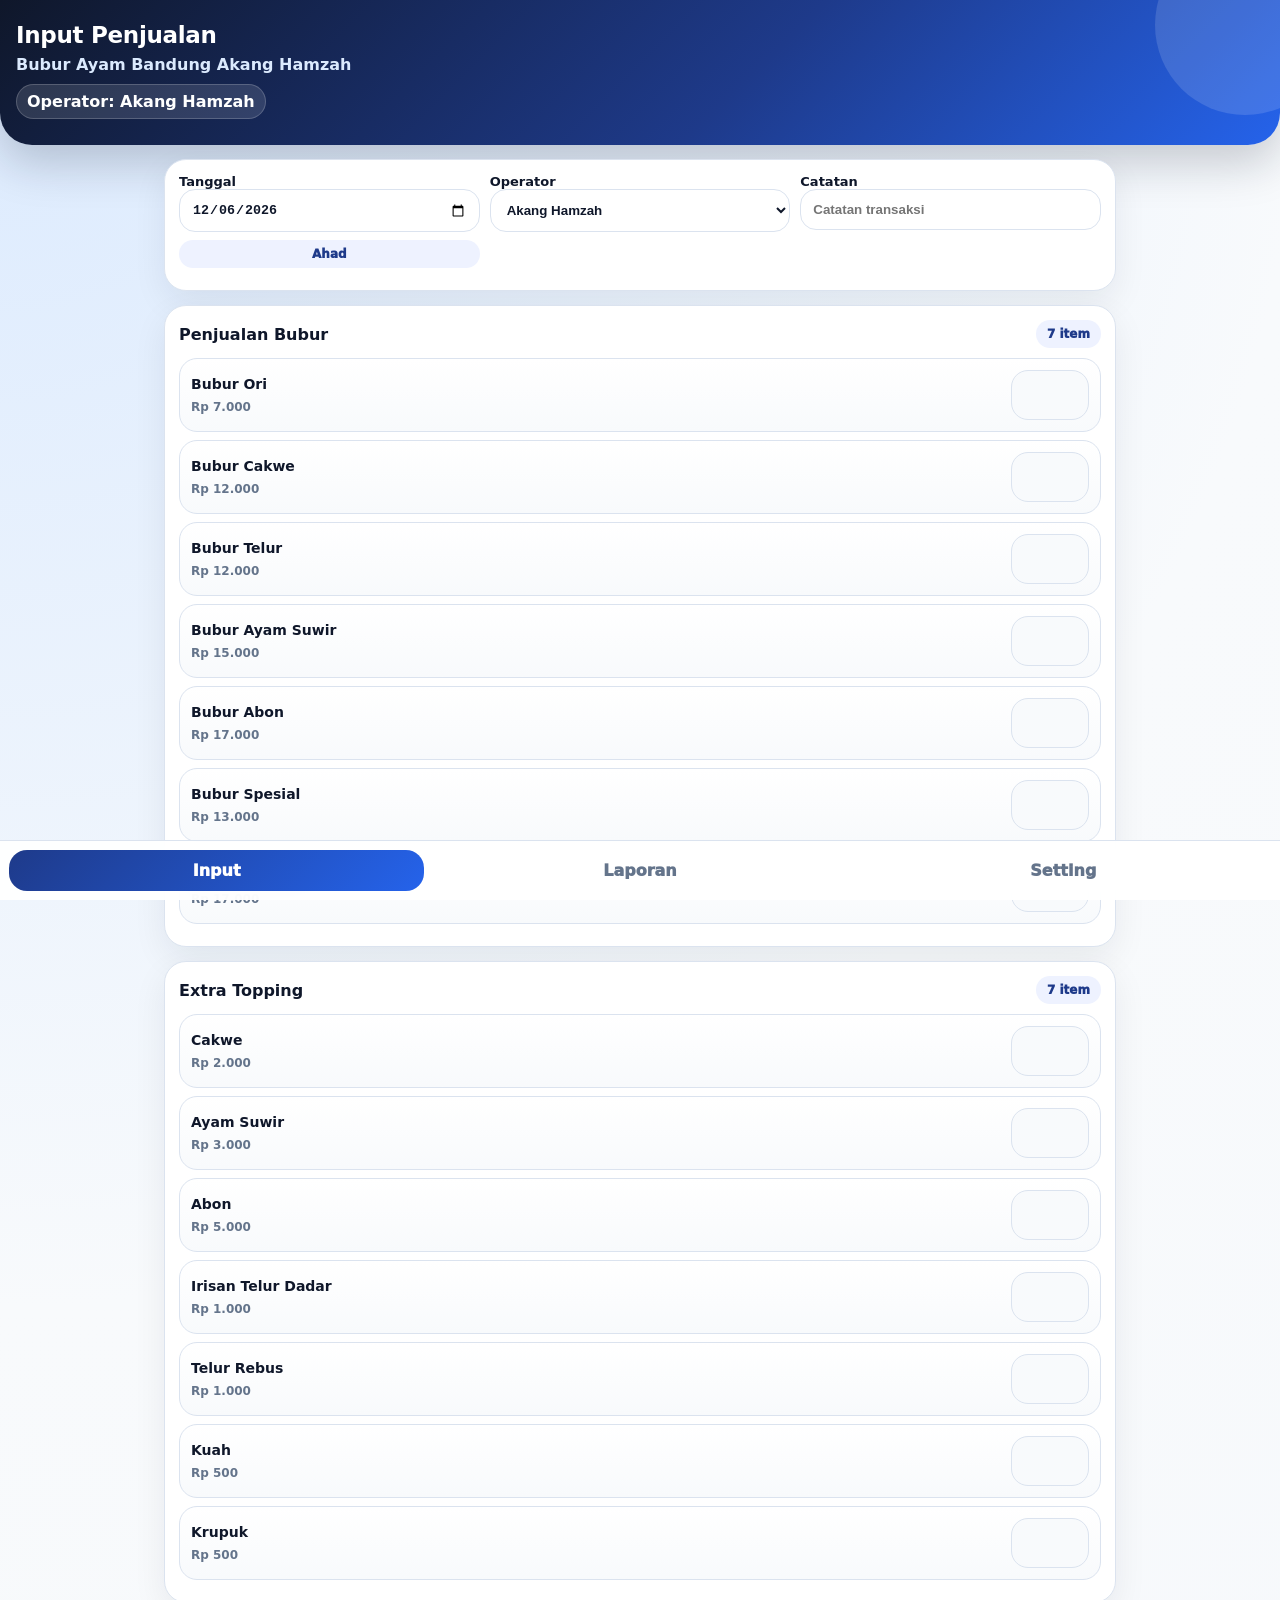
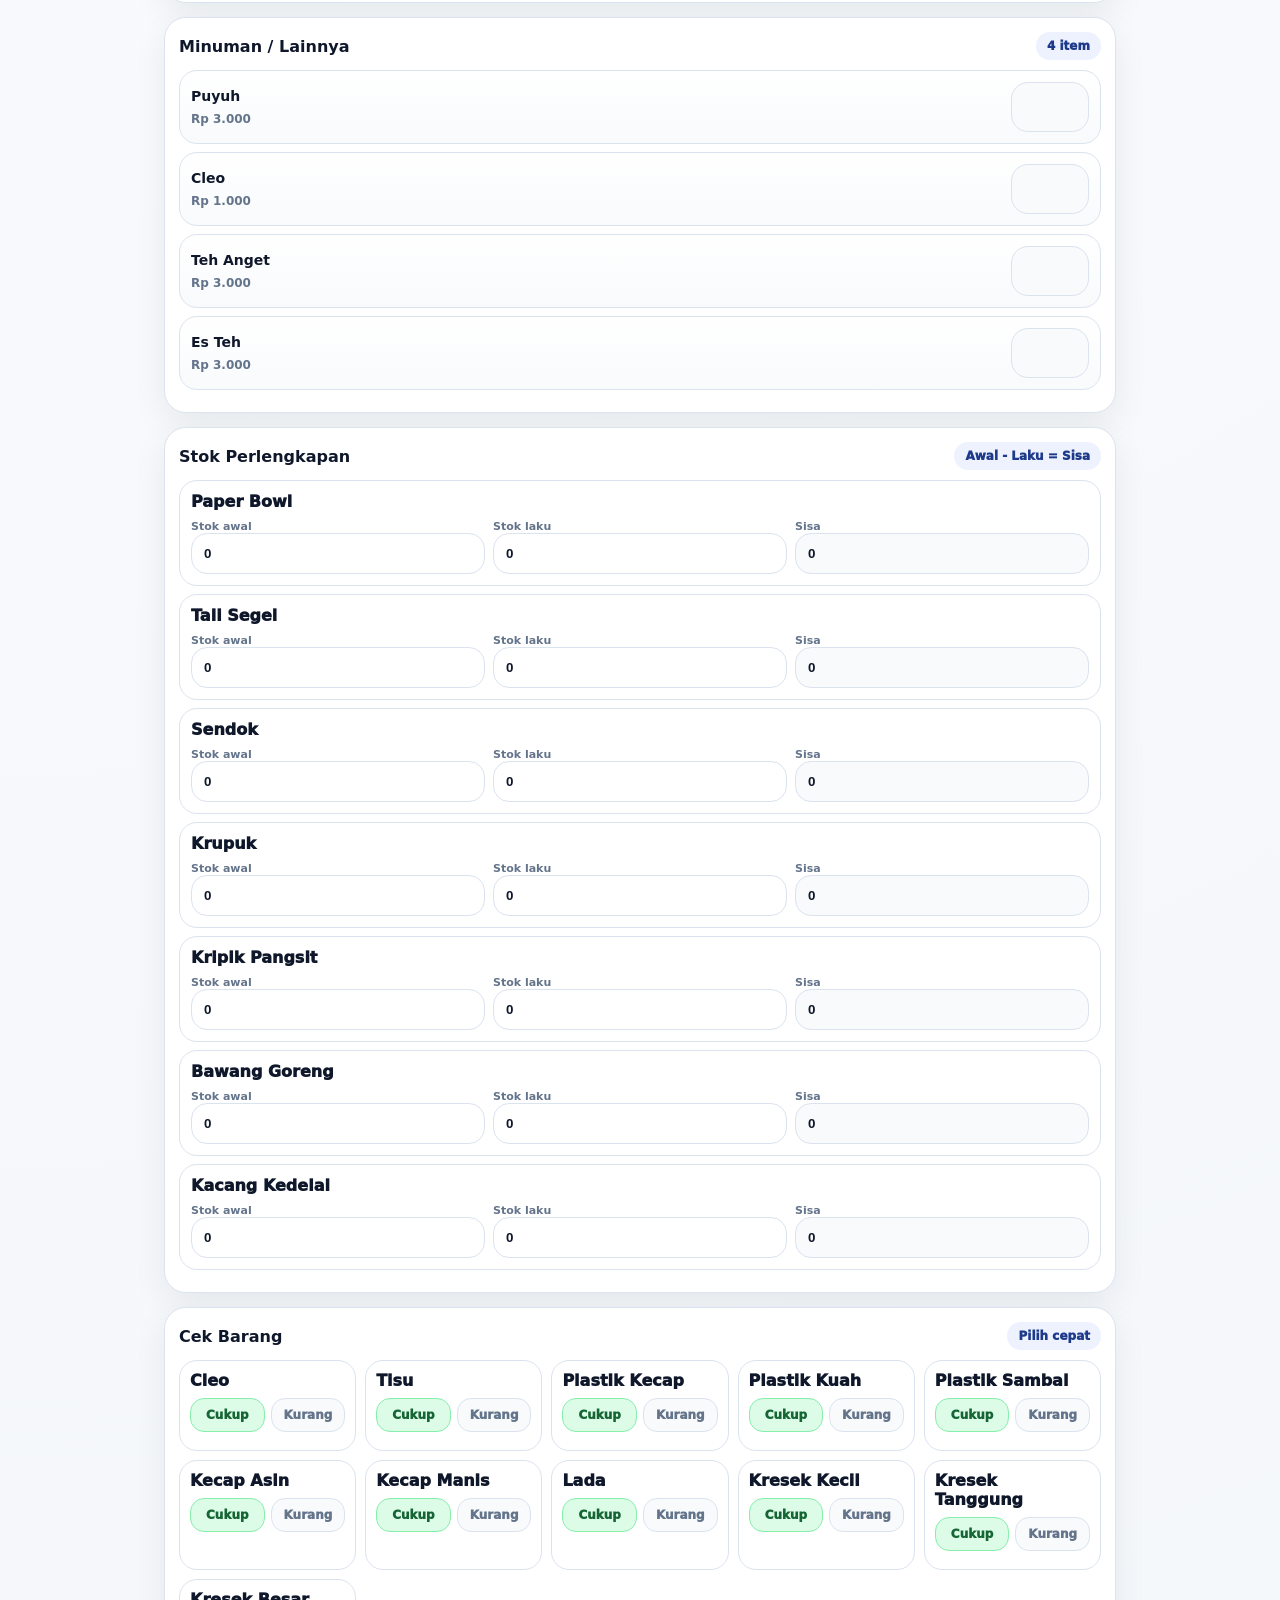
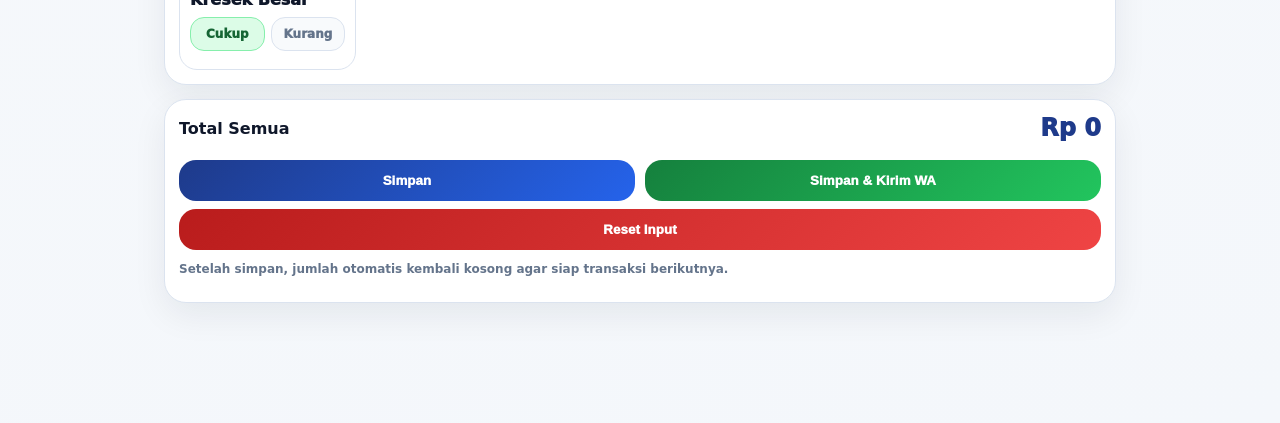
==== index.html @ 46fec8bd "Update index.html" ====
<!doctype html>
<html lang="id">
<head>
<meta charset="utf-8">
<meta name="viewport" content="width=device-width,initial-scale=1,viewport-fit=cover">
<title>Input Penjualan</title>
<style>
:root{
  --bg:#f4f7fb;--card:#ffffff;--text:#0f172a;--muted:#64748b;
  --primary:#1e3a8a;--accent:#2563eb;--line:#dbe3ef;
  --success:#15803d;--danger:#b91c1c;--soft:#eef2ff;
}
*{box-sizing:border-box}
html{scroll-behavior:smooth}
body{
  margin:0;font-family:Inter,system-ui,-apple-system,Segoe UI,Arial,sans-serif;
  background:
    radial-gradient(circle at top left,#dbeafe 0,#f8fafc 34%,var(--bg) 100%);
  color:var(--text);padding-bottom:92px;
}
header{
  position:relative;overflow:hidden;
  background:linear-gradient(135deg,var(--text),var(--primary) 58%,var(--accent));
  color:white;padding:22px 16px 26px;border-radius:0 0 32px 32px;
  box-shadow:0 18px 45px #0f172a35;
}
header:before{
  content:"";position:absolute;right:-55px;top:-65px;width:180px;height:180px;
  background:#ffffff22;border-radius:999px;
}
h1{margin:0;font-size:23px;letter-spacing:-.3px}
header p{margin:7px 0 0;color:#dbeafe;font-weight:700}
.wrap{max-width:980px;margin:auto;padding:14px}
.card{
  background:color-mix(in srgb,var(--card) 93%,white);
  border:1px solid var(--line);border-radius:22px;padding:14px;margin-bottom:14px;
  box-shadow:0 12px 34px #0f172a12;backdrop-filter:blur(10px);
}
.grid{display:grid;grid-template-columns:repeat(auto-fit,minmax(145px,1fr));gap:10px}
.grid2{display:grid;grid-template-columns:1fr 1fr;gap:10px}
.row{display:flex;gap:10px}.row>*{flex:1}
label{display:block;font-weight:900;font-size:13px;margin-bottom:8px}
input,select,textarea{
  width:100%;border:1px solid var(--line);border-radius:16px;padding:12px;
  background:#fff;color:var(--text);outline:none;font-weight:800;
}
input:focus,select:focus,textarea:focus{
  border-color:#93c5fd;box-shadow:0 0 0 4px #dbeafe;
}
button{
  border:0;border-radius:17px;padding:13px 14px;font-weight:1000;cursor:pointer;
  width:100%;margin-top:8px;letter-spacing:.1px;
}
.primary{background:linear-gradient(135deg,var(--primary),var(--accent));color:white}
.green{background:linear-gradient(135deg,var(--success),#22c55e);color:white}
.red{background:linear-gradient(135deg,var(--danger),#ef4444);color:white}
.nav{
  position:fixed;left:0;right:0;bottom:0;background:#fffffff0;backdrop-filter:blur(16px);
  border-top:1px solid var(--line);display:grid;grid-template-columns:repeat(3,1fr);
  gap:8px;padding:9px max(9px,env(safe-area-inset-left)) calc(9px + env(safe-area-inset-bottom));
  z-index:10;
}
.nav a{
  border-radius:18px;padding:11px 6px;text-align:center;text-decoration:none;
  font-weight:1000;color:var(--muted);
}
.nav a.on{background:linear-gradient(135deg,var(--primary),var(--accent));color:white}
.section-title{display:flex;align-items:center;justify-content:space-between;gap:10px;margin-bottom:10px}
.section-title b{font-size:16px}
.pill{
  background:var(--soft);color:var(--primary);padding:7px 11px;border-radius:999px;
  font-weight:1000;font-size:12px;white-space:nowrap;
}
.money{font-size:24px;font-weight:1000;color:var(--primary)}
.small{font-size:12px;color:var(--muted);font-weight:750}
.item-card{
  display:grid;grid-template-columns:1fr 78px;gap:10px;align-items:center;
  border:1px solid var(--line);border-radius:18px;padding:11px;margin:8px 0;
  background:linear-gradient(180deg,#fff,#f8fafc);
}
.item-card b{display:block;margin-bottom:4px;font-size:14px}
.price{font-size:12px;color:var(--muted);font-weight:900}
.qty{
  height:50px;font-size:21px;font-weight:1000;text-align:center;
  border-radius:17px;background:#f8fafc;
}
.qty.is-zero{color:transparent}
.qty.is-zero:focus{color:var(--text)}
.stok-card{
  border:1px solid var(--line);border-radius:18px;padding:11px;margin:8px 0;background:#fff;
}
.stok-name{font-weight:1000;margin-bottom:9px}
.stok-grid{display:grid;grid-template-columns:1fr 1fr 1fr;gap:8px}
.stok-grid label{margin:0;font-size:11px;color:var(--muted)}
.stok-sisa{background:#f8fafc}
.check-grid{display:grid;grid-template-columns:repeat(auto-fit,minmax(155px,1fr));gap:9px;margin-top:10px}
.check-card{
  border:1px solid var(--line);border-radius:18px;padding:10px;background:#fff;
}
.check-name{font-weight:1000;margin-bottom:8px}
.seg{display:grid;grid-template-columns:1fr 1fr;gap:6px}
.seg input{display:none}
.seg span{
  display:block;text-align:center;border:1px solid var(--line);border-radius:14px;
  padding:9px 6px;font-size:12px;font-weight:1000;color:var(--muted);background:#f8fafc;
}
.seg input:checked+span.cukup{background:#dcfce7;color:#166534;border-color:#86efac}
.seg input:checked+span.kurang{background:#fee2e2;color:#991b1b;border-color:#fca5a5}
.operator-badge{
  display:inline-flex;align-items:center;gap:6px;background:#ffffff20;border:1px solid #ffffff30;
  padding:7px 10px;border-radius:999px;margin-top:10px;font-weight:900;color:#fff;
}
@media(max-width:560px){
  .wrap{padding:10px}.card{padding:12px;border-radius:20px}
  .grid2{grid-template-columns:1fr}
  .item-card{grid-template-columns:1fr 68px;padding:10px}
  .qty{height:46px;font-size:20px;padding:8px}
  .stok-grid{grid-template-columns:1fr 1fr 1fr}
}
</style>
</head>
<body>
<header>
  <h1>Input Penjualan</h1>
  <p data-brand></p>
  <div class="operator-badge" id="operatorBadge">Operator: -</div>
</header>

<main class="wrap">
  <section class="card">
    <div class="grid">
      <label>Tanggal
        <input type="date" id="tanggal" onchange="updateHari()">
        <div class="pill" id="hariBox" style="margin-top:8px;text-align:center">-</div>
      </label>
      <label>Operator
        <select id="operator" onchange="setOperatorBadge()"></select>
      </label>
      <label>Catatan
        <input id="catatan" placeholder="Catatan transaksi">
      </label>
    </div>
  </section>

  <div id="area"></div>

  <section class="card">
    <div class="section-title">
      <b>Total Semua</b>
      <div class="money" id="grand">Rp 0</div>
    </div>
    <div class="row">
      <button class="primary" onclick="simpan()">Simpan</button>
      <button class="green" onclick="kirimWA()">Simpan & Kirim WA</button>
    </div>
    <button class="red" onclick="resetForm()">Reset Input</button>
    <p class="small">Setelah simpan, jumlah otomatis kembali kosong agar siap transaksi berikutnya.</p>
  </section>
</main>

<div id="navbox"></div>

<script>
const DEFAULT_ITEMS={
  produk:[{nama:'Bubur Ori',harga:7000},{nama:'Bubur Cakwe',harga:12000},{nama:'Bubur Telur',harga:12000},{nama:'Bubur Ayam Suwir',harga:15000},{nama:'Bubur Abon',harga:17000},{nama:'Bubur Spesial',harga:13000},{nama:'Bubur Istimewa',harga:17000}],
  extra:[{nama:'Cakwe',harga:2000},{nama:'Ayam Suwir',harga:3000},{nama:'Abon',harga:5000},{nama:'Irisan Telur Dadar',harga:1000},{nama:'Telur Rebus',harga:1000},{nama:'Kuah',harga:500},{nama:'Krupuk',harga:500}],
  minuman:[{nama:'Puyuh',harga:3000},{nama:'Cleo',harga:1000},{nama:'Teh Anget',harga:3000},{nama:'Es Teh',harga:3000}],
  stok:['Paper Bowl','Tali Segel','Sendok','Krupuk','Kripik Pangsit','Bawang Goreng','Kacang Kedelai'],
  kurang:['Cleo','Tisu','Plastik Kecap','Plastik Kuah','Plastik Sambal','Kecap Asin','Kecap Manis','Lada','Kresek Kecil','Kresek Tanggung','Kresek Besar'],
  labels:{produk:'Penjualan Bubur',extra:'Extra Topping',minuman:'Minuman / Lainnya',stok:'Stok Perlengkapan',kurang:'Cek Barang'}
};
const DEFAULT_THEME={brand:'Bubur Ayam Bandung Akang Hamzah',bg:'#f4f7fb',card:'#ffffff',text:'#0f172a',primary:'#1e3a8a',accent:'#2563eb',success:'#15803d',danger:'#b91c1c'};
const DEFAULT_OPERATORS=['Akang Hamzah','Operator 1','Operator 2'];

function today(){return new Date(Date.now()-new Date().getTimezoneOffset()*60000).toISOString().slice(0,10)}

function namaHari(tgl){
  const hari=['Ahad','Senin','Selasa','Rabu','Kamis',"Jum'at",'Sabtu'];
  return hari[new Date(tgl).getDay()]||'';
}

function rp(n){return 'Rp '+Number(n||0).toLocaleString('id-ID')}
function clone(o){return JSON.parse(JSON.stringify(o))}
function safeJSON(key,def){try{return JSON.parse(localStorage.getItem(key)||'null')||def}catch(e){return def}}

function getItems(){
  let x=safeJSON('app_items',null);
  if(!x){x=clone(DEFAULT_ITEMS);localStorage.setItem('app_items',JSON.stringify(x))}
  if(!x.labels)x.labels=clone(DEFAULT_ITEMS.labels);
  ['produk','extra','minuman','stok','kurang'].forEach(k=>{if(!x[k])x[k]=clone(DEFAULT_ITEMS[k])});
  return x;
}
function setItems(x){localStorage.setItem('app_items',JSON.stringify(x))}
function getTheme(){return Object.assign({},DEFAULT_THEME,safeJSON('app_theme',{}))}
function setTheme(t){localStorage.setItem('app_theme',JSON.stringify(t))}
function getOperators(){
  let ops=safeJSON('app_operators',null);
  if(!Array.isArray(ops)||!ops.length){
    ops=clone(DEFAULT_OPERATORS);
    localStorage.setItem('app_operators',JSON.stringify(ops));
  }
  return ops;
}
function applyTheme(){
  const t=getTheme();
  ['bg','card','text','primary','accent','success','danger'].forEach(k=>document.documentElement.style.setProperty('--'+k,t[k]));
  let b=document.querySelector('[data-brand]');
  if(b)b.textContent=t.brand||DEFAULT_THEME.brand;
}
function nav(active){
  return `<nav class="nav"><a class="${active==='input'?'on':''}" href="index.html">Input</a><a class="${active==='laporan'?'on':''}" href="laporan.html">Laporan</a><a class="${active==='setting'?'on':''}" href="setting.html">Setting</a></nav>`;
}

let items=getItems();
tanggal.value=today();
navbox.innerHTML=nav('input');
applyTheme();
renderOperator();
updateHari();

function label(k,fallback){return (items.labels&&items.labels[k])||fallback}
function renderOperator(){
  const ops=getOperators();
  operator.innerHTML=ops.map(n=>`<option value="${esc(n)}">${esc(n)}</option>`).join('');
  operator.value=localStorage.getItem('last_operator')||ops[0]||'';
  setOperatorBadge();
}
function updateHari(){
  hariBox.textContent=namaHari(tanggal.value);
}
function setOperatorBadge(){
  localStorage.setItem('last_operator',operator.value||'');
  operatorBadge.textContent='Operator: '+(operator.value||'-');
}
function esc(s){return String(s??'').replace(/[&<>"']/g,m=>({'&':'&amp;','<':'&lt;','>':'&gt;','"':'&quot;',"'":'&#039;'}[m]))}

function qtyInput(id){
  return `<input class="qty is-zero" type="number" inputmode="numeric" min="0" value="0" id="${id}"
    onfocus="clearZero(this)" onblur="restoreZero(this)" oninput="markZero(this);hitung()">`;
}
function clearZero(el){if(el.value==='0')el.value='';markZero(el)}
function restoreZero(el){if(el.value===''||Number(el.value)<0)el.value='0';markZero(el);hitung()}
function markZero(el){el.classList.toggle('is-zero',Number(el.value||0)===0)}

function render(){
  let html='';
  [
    ['produk',label('produk','Penjualan Bubur')],
    ['extra',label('extra','Extra Topping')],
    ['minuman',label('minuman','Minuman / Lainnya')]
  ].forEach(([key,title])=>{
    html+=`<section class="card"><div class="section-title"><b>${esc(title)}</b><span class="pill">${items[key].length} item</span></div>`;
    items[key].forEach((it,i)=>{
      html+=`<div class="item-card">
        <div><b>${esc(it.nama)}</b><span class="price">${rp(it.harga)}</span></div>
        ${qtyInput(`${key}_${i}`)}
      </div>`;
    });
    html+='</section>';
  });

  html+=`<section class="card">
    <div class="section-title"><b>${esc(label('stok','Stok Perlengkapan'))}</b><span class="pill">Awal - Laku = Sisa</span></div>
    ${items.stok.map((n,i)=>`<div class="stok-card">
      <div class="stok-name">${esc(n)}</div>
      <div class="stok-grid">
        <label>Stok awal<input type="number" inputmode="numeric" min="0" value="0" id="stok_awal_${i}" onfocus="clearZero(this)" onblur="restoreZero(this)" oninput="markZero(this);hitungStok(${i})" class="is-zero"></label>
        <label>Stok laku<input type="number" inputmode="numeric" min="0" value="0" id="stok_laku_${i}" onfocus="clearZero(this)" onblur="restoreZero(this)" oninput="markZero(this);hitungStok(${i})" class="is-zero"></label>
        <label>Sisa<input class="stok-sisa" type="number" id="stok_sisa_${i}" value="0" readonly></label>
      </div>
    </div>`).join('')}
  </section>`;

  html+=`<section class="card">
    <div class="section-title"><b>${esc(label('kurang','Cek Barang'))}</b><span class="pill">Pilih cepat</span></div>
    <div class="check-grid">
    ${items.kurang.map((n,i)=>`<div class="check-card">
      <div class="check-name">${esc(n)}</div>
      <div class="seg">
        <label><input type="radio" name="cek_${i}" value="cukup" checked><span class="cukup">Cukup</span></label>
        <label><input type="radio" name="cek_${i}" value="kurang"><span class="kurang">Kurang</span></label>
      </div>
    </div>`).join('')}
    </div>
  </section>`;

  area.innerHTML=html;
  document.querySelectorAll('.qty,input[type=number]').forEach(markZero);
  hitung();
}
function hitungStok(i){
  const awal=+document.getElementById('stok_awal_'+i).value||0;
  const laku=+document.getElementById('stok_laku_'+i).value||0;
  document.getElementById('stok_sisa_'+i).value=Math.max(awal-laku,0);
}
function ambilKel(k){
  return items[k].map((it,i)=>{
    let jumlah=+document.getElementById(`${k}_${i}`).value||0;
    return {nama:it.nama,harga:+it.harga||0,jumlah,total:jumlah*(+it.harga||0)};
  });
}
function statusCek(i){
  return document.querySelector(`input[name="cek_${i}"]:checked`)?.value||'cukup';
}
function buatData(){
  let produk=ambilKel('produk'),extra=ambilKel('extra'),minuman=ambilKel('minuman');
  let total=[...produk,...extra,...minuman].reduce((a,b)=>a+b.total,0);
  return {
    id:Date.now(),
    waktu:new Date().toLocaleString('id-ID'),
    tanggal:tanggal.value,
    operator:operator.value||'',
    catatan:catatan.value,
    labels:items.labels||{},
    produk,extra,minuman,
    stok:items.stok.map((nama,i)=>{
      let awal=+document.getElementById('stok_awal_'+i).value||0;
      let laku=+document.getElementById('stok_laku_'+i).value||0;
      let sisa=Math.max(awal-laku,0);
      return {nama,awal,laku,sisa};
    }),
    kurang:items.kurang.map((nama,i)=>{
      let status=statusCek(i);
      return {nama,status,kurang:status==='kurang'};
    }),
    total
  };
}
function hitung(){
  let total=0;
  ['produk','extra','minuman'].forEach(k=>items[k].forEach((it,i)=>{
    total+=(+document.getElementById(`${k}_${i}`)?.value||0)*(+it.harga||0);
  }));
  grand.textContent=rp(total);
}
function simpan(noAlert=false){
  let d=buatData();
  let key='laporan_'+d.tanggal;
  let arr=safeJSON(key,[]);
  if(!Array.isArray(arr))arr=[arr];
  arr.push(d);
  localStorage.setItem(key,JSON.stringify(arr));
  if(!noAlert)alert('Tersimpan');
  resetForm();updateHari();
}
function resetForm(){
  document.querySelectorAll('input[type=number]:not([readonly])').forEach(x=>{x.value='0';markZero(x)});
  document.querySelectorAll('[id^="stok_sisa_"]').forEach(x=>x.value='0');
  document.querySelectorAll('.seg input[value="cukup"]').forEach(x=>x.checked=true);
  catatan.value='';
  hitung();
}
function kirimWA(){
  let d=buatData();
  simpan(true);
  let txt=`*LAPORAN PENJUALAN*\nTanggal: ${d.tanggal}\nWaktu: ${d.waktu}\nOperator: ${d.operator||'-'}\n\n`;
  [['produk',label('produk','Penjualan Bubur')],['extra',label('extra','Extra Topping')],['minuman',label('minuman','Minuman / Lainnya')]].forEach(([k,judul])=>{
    let ada=d[k].filter(x=>x.jumlah>0);
    txt+=`*${judul}*\n`+(ada.length?ada.map(x=>`${x.nama} ${x.jumlah} = ${rp(x.total)}`).join('\n'):'-')+'\n\n';
  });
  let stokAda=d.stok.filter(x=>x.awal>0||x.laku>0||x.sisa>0);
  if(stokAda.length){
    txt+='*STOK PERLENGKAPAN*\n'+stokAda.map(x=>`${x.nama}: awal ${x.awal}, laku ${x.laku}, sisa ${x.sisa}`).join('\n')+'\n\n';
  }
  let kurang=d.kurang.filter(x=>x.kurang);
  if(kurang.length)txt+='*BARANG KURANG*\n'+kurang.map(x=>'- '+x.nama).join('\n')+'\n\n';
  txt+=`*TOTAL: ${rp(d.total)}*`;
  if(d.catatan)txt+=`\nCatatan: ${d.catatan}`;
  window.open('https://wa.me/?text='+encodeURIComponent(txt),'_blank');
}
render();
</script>
</body>
</html>
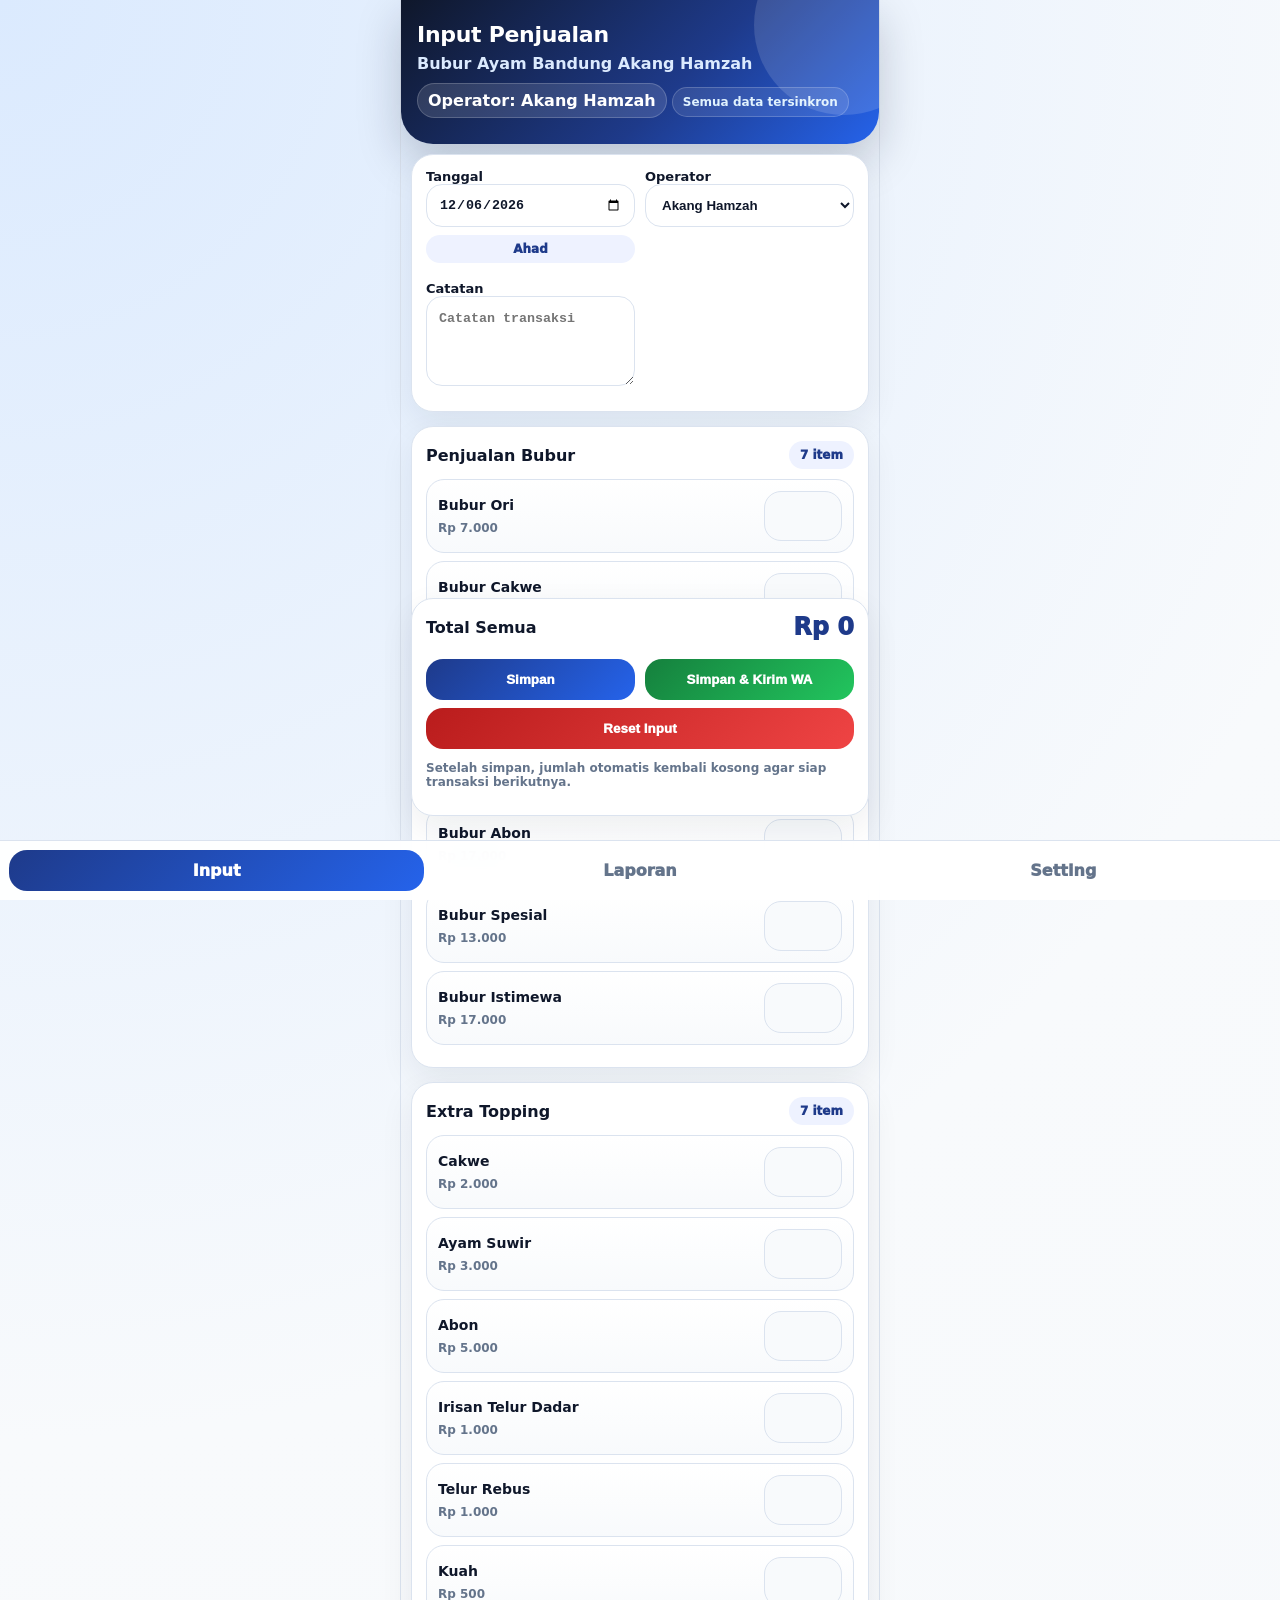
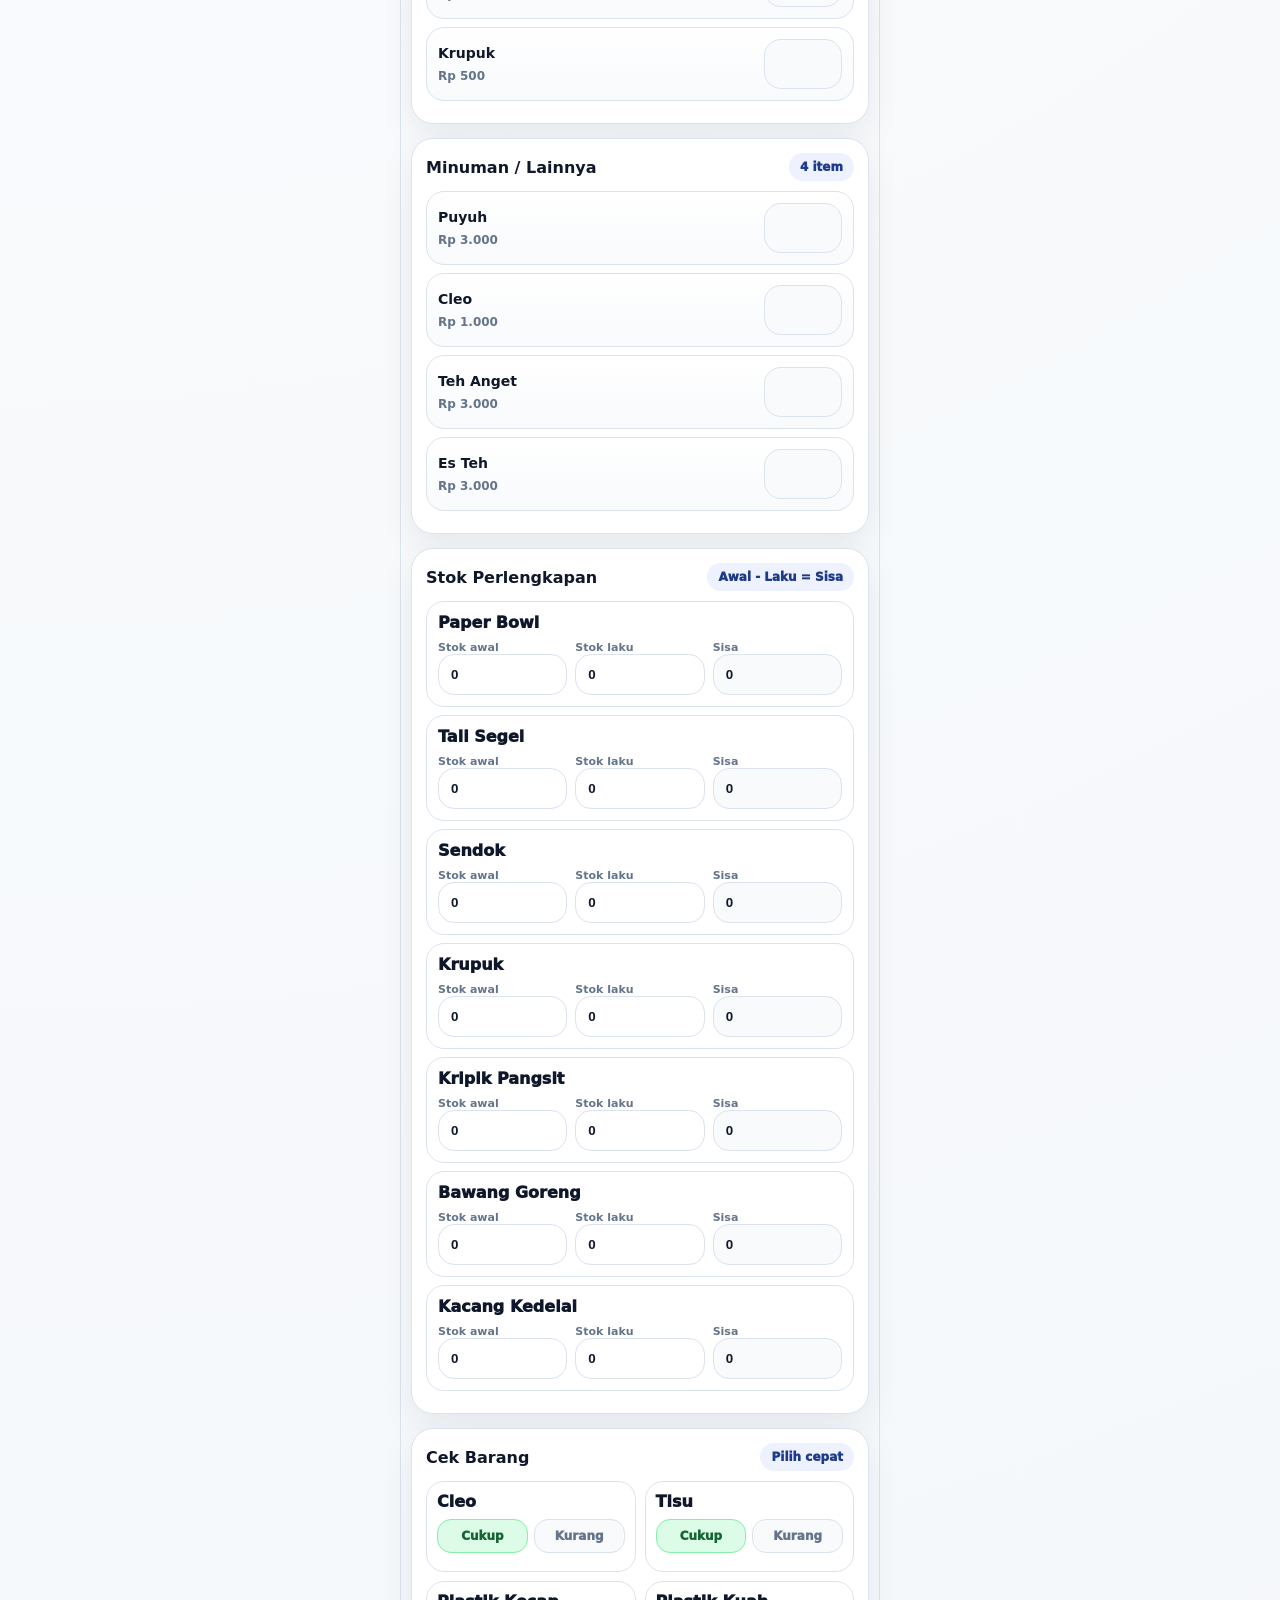
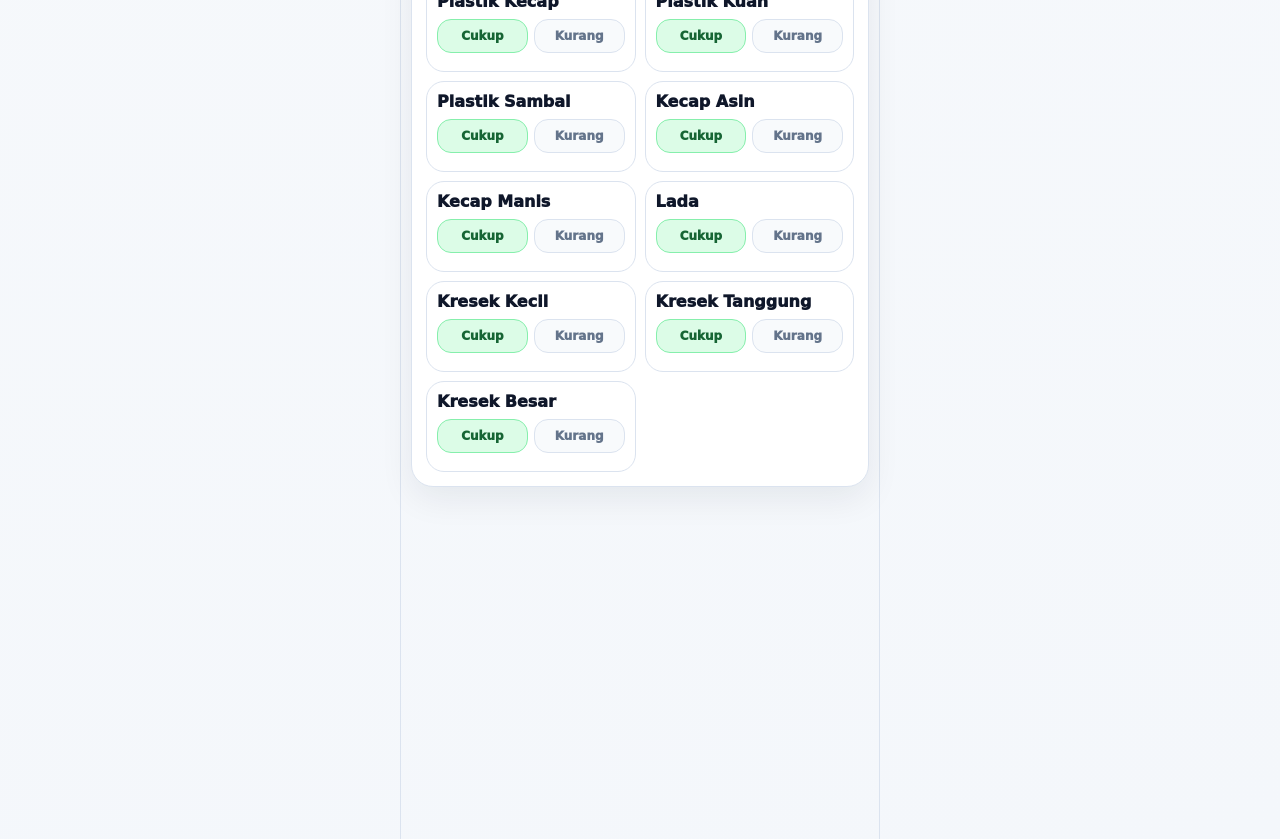
==== commit eab45711: "Update index.html" ====
--- a/index.html
+++ b/index.html
@@ -13,11 +13,12 @@
 *{box-sizing:border-box}
 html{scroll-behavior:smooth}
 body{
-  margin:0;font-family:Inter,system-ui,-apple-system,Segoe UI,Arial,sans-serif;
+  margin:0 auto;font-family:Inter,system-ui,-apple-system,Segoe UI,Arial,sans-serif;
   background:
     radial-gradient(circle at top left,#dbeafe 0,#f8fafc 34%,var(--bg) 100%);
-  color:var(--text);padding-bottom:92px;
-}
+  color:var(--text);padding-bottom:96px;max-width:480px;min-height:100vh;
+}
+@media(min-width:481px){body{border-left:1px solid var(--line);border-right:1px solid var(--line)}}
 header{
   position:relative;overflow:hidden;
   background:linear-gradient(135deg,var(--text),var(--primary) 58%,var(--accent));
@@ -28,9 +29,9 @@
   content:"";position:absolute;right:-55px;top:-65px;width:180px;height:180px;
   background:#ffffff22;border-radius:999px;
 }
-h1{margin:0;font-size:23px;letter-spacing:-.3px}
+h1{margin:0;font-size:22px;letter-spacing:-.3px}
 header p{margin:7px 0 0;color:#dbeafe;font-weight:700}
-.wrap{max-width:980px;margin:auto;padding:14px}
+.wrap{max-width:480px;margin:auto;padding:10px}
 .card{
   background:color-mix(in srgb,var(--card) 93%,white);
   border:1px solid var(--line);border-radius:22px;padding:14px;margin-bottom:14px;
@@ -110,12 +111,60 @@
   display:inline-flex;align-items:center;gap:6px;background:#ffffff20;border:1px solid #ffffff30;
   padding:7px 10px;border-radius:999px;margin-top:10px;font-weight:900;color:#fff;
 }
+.toast{position:fixed;left:14px;right:14px;bottom:92px;z-index:120;display:none;justify-content:center}
+.toast.show{display:flex;animation:fadeIn .2s ease}
+.toast span{background:#0f172a;color:white;padding:13px 16px;border-radius:18px;font-weight:900;box-shadow:0 18px 50px #02061744}
+
+.confirm-backdrop{
+  position:fixed;inset:0;background:#0f172a99;backdrop-filter:blur(10px);
+  display:none;align-items:flex-end;justify-content:center;z-index:99;padding:14px;
+}
+.confirm-backdrop.show{display:flex;animation:fadeIn .18s ease}
+.confirm-box{
+  width:min(430px,100%);background:#fff;border:1px solid #ffffff66;border-radius:28px;
+  padding:18px;box-shadow:0 28px 80px #02061755;animation:slideUp .22s ease;
+}
+.confirm-icon{
+  width:54px;height:54px;border-radius:19px;display:grid;place-items:center;
+  background:linear-gradient(135deg,var(--primary),var(--accent));color:white;
+  font-size:27px;font-weight:1000;margin-bottom:12px;
+}
+.confirm-title{font-size:19px;font-weight:1000;margin:0 0 6px;letter-spacing:-.2px}
+.confirm-text{margin:0;color:var(--muted);font-weight:750;line-height:1.45}
+.confirm-actions{display:grid;grid-template-columns:1fr 1fr;gap:10px;margin-top:16px}
+.confirm-actions button{margin-top:0}
+.btn-cancel{background:#f1f5f9;color:#334155}
+.btn-ok{background:linear-gradient(135deg,var(--primary),var(--accent));color:white}
+.btn-ok.green-ok{background:linear-gradient(135deg,var(--success),#22c55e)}
+.btn-ok.red-ok{background:linear-gradient(135deg,var(--danger),#ef4444)}
+@keyframes fadeIn{from{opacity:0}to{opacity:1}}
+@keyframes slideUp{from{opacity:0;transform:translateY(18px) scale(.98)}to{opacity:1;transform:translateY(0) scale(1)}}
+@media(min-width:620px){.confirm-backdrop{align-items:center}}
+
 @media(max-width:560px){
-  .wrap{padding:10px}.card{padding:12px;border-radius:20px}
+  .wrap{padding:9px}.card{padding:11px;border-radius:20px;margin-bottom:10px}
+  header{padding:18px 14px 20px;border-radius:0 0 26px 26px}
+  .grid{grid-template-columns:1fr;gap:8px}
   .grid2{grid-template-columns:1fr}
-  .item-card{grid-template-columns:1fr 68px;padding:10px}
-  .qty{height:46px;font-size:20px;padding:8px}
-  .stok-grid{grid-template-columns:1fr 1fr 1fr}
+  .row{gap:8px}
+  button{padding:12px 10px;border-radius:15px}
+  .item-card{grid-template-columns:1fr 62px;padding:8px;margin:6px 0;border-radius:16px}
+  .item-card b{font-size:13px;margin-bottom:2px}
+  .price{font-size:11px}
+  .qty{height:42px;font-size:19px;padding:6px;border-radius:14px}
+  .stok-grid{grid-template-columns:1fr 1fr 1fr;gap:6px}
+  .stok-grid input{padding:9px;border-radius:13px}
+  .check-grid{grid-template-columns:1fr 1fr;gap:7px}
+  .check-card{padding:8px;border-radius:15px}
+  .check-name{font-size:12px}
+  .seg span{font-size:11px;padding:8px 4px}
+}
+.sync-status{
+  margin-top:8px;border:1px solid #ffffff30;background:#ffffff18;color:#e0f2fe;
+  display:inline-flex;gap:6px;align-items:center;padding:7px 10px;border-radius:999px;font-weight:900;font-size:12px;
+}
+.savebar{
+  position:sticky;bottom:84px;z-index:8;
 }
 </style>
 </head>
@@ -124,6 +173,7 @@
   <h1>Input Penjualan</h1>
   <p data-brand></p>
   <div class="operator-badge" id="operatorBadge">Operator: -</div>
+  <div class="sync-status" id="syncStatus">IndexedDB + Firebase siap</div>
 </header>
 
 <main class="wrap">
@@ -137,26 +187,42 @@
         <select id="operator" onchange="setOperatorBadge()"></select>
       </label>
       <label>Catatan
-        <input id="catatan" placeholder="Catatan transaksi">
+        <textarea id="catatan" placeholder="Catatan transaksi"
+style="min-height:90px;resize:vertical;line-height:1.5"></textarea>
       </label>
     </div>
   </section>
 
   <div id="area"></div>
 
-  <section class="card">
+  <section class="card savebar">
     <div class="section-title">
       <b>Total Semua</b>
       <div class="money" id="grand">Rp 0</div>
     </div>
     <div class="row">
-      <button class="primary" onclick="simpan()">Simpan</button>
-      <button class="green" onclick="kirimWA()">Simpan & Kirim WA</button>
+      <button class="primary" onclick="konfirmasiSimpan()">Simpan</button>
+      <button class="green" onclick="konfirmasiKirimWA()">Simpan & Kirim WA</button>
     </div>
-    <button class="red" onclick="resetForm()">Reset Input</button>
+    <button class="red" onclick="konfirmasiReset()">Reset Input</button>
     <p class="small">Setelah simpan, jumlah otomatis kembali kosong agar siap transaksi berikutnya.</p>
   </section>
 </main>
+
+
+<div class="confirm-backdrop" id="confirmModal" onclick="tutupKonfirmasi(event)">
+  <div class="confirm-box" role="dialog" aria-modal="true" aria-labelledby="confirmTitle">
+    <div class="confirm-icon" id="confirmIcon">?</div>
+    <h3 class="confirm-title" id="confirmTitle">Konfirmasi</h3>
+    <p class="confirm-text" id="confirmText">Apakah Anda yakin?</p>
+    <div class="confirm-actions">
+      <button type="button" class="btn-cancel" onclick="batalKonfirmasi()">Batal</button>
+      <button type="button" class="btn-ok" id="confirmYes">Ya, lanjutkan</button>
+    </div>
+  </div>
+</div>
+
+<div class="toast" id="toast"><span id="toastText">Berhasil</span></div>
 
 <div id="navbox"></div>
 
@@ -171,6 +237,96 @@
 };
 const DEFAULT_THEME={brand:'Bubur Ayam Bandung Akang Hamzah',bg:'#f4f7fb',card:'#ffffff',text:'#0f172a',primary:'#1e3a8a',accent:'#2563eb',success:'#15803d',danger:'#b91c1c'};
 const DEFAULT_OPERATORS=['Akang Hamzah','Operator 1','Operator 2'];
+
+const FIREBASE_URL='https://bubur-60a27-default-rtdb.asia-southeast1.firebasedatabase.app';
+const DB_NAME='bubur_akang_hamzah_db';
+const DB_VERSION=1;
+let dbPromise=null;
+
+function openDB(){
+  if(dbPromise)return dbPromise;
+  dbPromise=new Promise((resolve,reject)=>{
+    const req=indexedDB.open(DB_NAME,DB_VERSION);
+    req.onupgradeneeded=e=>{
+      const db=e.target.result;
+      if(!db.objectStoreNames.contains('laporan')){
+        const s=db.createObjectStore('laporan',{keyPath:'id'});
+        s.createIndex('tanggal','tanggal',{unique:false});
+        s.createIndex('synced','synced',{unique:false});
+      }
+      if(!db.objectStoreNames.contains('settings')){
+        db.createObjectStore('settings',{keyPath:'key'});
+      }
+    };
+    req.onsuccess=()=>resolve(req.result);
+    req.onerror=()=>reject(req.error);
+  });
+  return dbPromise;
+}
+async function idbPut(storeName,value){
+  const db=await openDB();
+  return new Promise((resolve,reject)=>{
+    const tx=db.transaction(storeName,'readwrite');
+    tx.objectStore(storeName).put(value);
+    tx.oncomplete=()=>resolve(true);
+    tx.onerror=()=>reject(tx.error);
+  });
+}
+async function idbGet(storeName,key){
+  const db=await openDB();
+  return new Promise((resolve,reject)=>{
+    const tx=db.transaction(storeName,'readonly');
+    const req=tx.objectStore(storeName).get(key);
+    req.onsuccess=()=>resolve(req.result);
+    req.onerror=()=>reject(req.error);
+  });
+}
+async function idbGetAll(storeName){
+  const db=await openDB();
+  return new Promise((resolve,reject)=>{
+    const tx=db.transaction(storeName,'readonly');
+    const req=tx.objectStore(storeName).getAll();
+    req.onsuccess=()=>resolve(req.result||[]);
+    req.onerror=()=>reject(req.error);
+  });
+}
+async function saveTransactionIDB(d){
+  await idbPut('laporan',d);
+  return d;
+}
+async function syncToFirebase(d){
+  if(!navigator.onLine)throw new Error('offline');
+  const path=`/laporan/${encodeURIComponent(d.tanggal)}/${encodeURIComponent(d.id)}.json`;
+  const res=await fetch(FIREBASE_URL+path,{
+    method:'PUT',
+    headers:{'Content-Type':'application/json'},
+    body:JSON.stringify({...d,synced:true,syncedAt:new Date().toISOString()})
+  });
+  if(!res.ok)throw new Error('Firebase gagal: '+res.status);
+  const synced={...d,synced:true,syncedAt:new Date().toISOString()};
+  await idbPut('laporan',synced);
+  return synced;
+}
+async function syncPending(){
+  try{
+    const all=await idbGetAll('laporan');
+    const pending=all.filter(x=>!x.synced);
+    if(!pending.length){setSyncStatus('Semua data tersinkron');return}
+    setSyncStatus(`Sinkron ${pending.length} data...`);
+    for(const d of pending){
+      try{await syncToFirebase(d)}catch(e){}
+    }
+    const left=(await idbGetAll('laporan')).filter(x=>!x.synced).length;
+    setSyncStatus(left?`${left} data menunggu internet`:'Semua data tersinkron');
+  }catch(e){setSyncStatus('IndexedDB belum siap')}
+}
+function setSyncStatus(text){
+  const el=document.getElementById('syncStatus');
+  if(el)el.textContent=text;
+}
+window.addEventListener('online',syncPending);
+window.getLaporanIDB=async()=>await idbGetAll('laporan');
+
 
 function today(){return new Date(Date.now()-new Date().getTimezoneOffset()*60000).toISOString().slice(0,10)}
 
@@ -306,7 +462,7 @@
   let produk=ambilKel('produk'),extra=ambilKel('extra'),minuman=ambilKel('minuman');
   let total=[...produk,...extra,...minuman].reduce((a,b)=>a+b.total,0);
   return {
-    id:Date.now(),
+    id:String(Date.now())+'_'+Math.random().toString(36).slice(2,8),
     waktu:new Date().toLocaleString('id-ID'),
     tanggal:tanggal.value,
     operator:operator.value||'',
@@ -333,15 +489,93 @@
   }));
   grand.textContent=rp(total);
 }
-function simpan(noAlert=false){
-  let d=buatData();
-  let key='laporan_'+d.tanggal;
-  let arr=safeJSON(key,[]);
-  if(!Array.isArray(arr))arr=[arr];
-  arr.push(d);
-  localStorage.setItem(key,JSON.stringify(arr));
-  if(!noAlert)alert('Tersimpan');
-  resetForm();updateHari();
+
+let aksiKonfirmasi=null;
+function bukaKonfirmasi({judul,pesan,ikon='?',teksYa='Ya, lanjutkan',mode='primary',aksi}){
+  aksiKonfirmasi=aksi;
+  confirmTitle.textContent=judul;
+  confirmText.textContent=pesan;
+  confirmIcon.textContent=ikon;
+  confirmYes.textContent=teksYa;
+  confirmYes.className='btn-ok '+(mode==='green'?'green-ok':mode==='red'?'red-ok':'');
+  confirmModal.classList.add('show');
+}
+function batalKonfirmasi(){
+  aksiKonfirmasi=null;
+  confirmModal.classList.remove('show');
+}
+function tutupKonfirmasi(e){
+  if(e.target===confirmModal)batalKonfirmasi();
+}
+confirmYes.onclick=function(){
+  const aksi=aksiKonfirmasi;
+  batalKonfirmasi();
+  if(typeof aksi==='function')aksi();
+};
+document.addEventListener('keydown',e=>{if(e.key==='Escape')batalKonfirmasi()});
+function adaInputTerisi(){
+  const qty=[...document.querySelectorAll('input[type=number]:not([readonly])')].some(x=>Number(x.value||0)>0);
+  const cekKurang=[...document.querySelectorAll('.seg input[value="kurang"]')].some(x=>x.checked);
+  return qty||cekKurang||catatan.value.trim();
+}
+function konfirmasiSimpan(){
+  if(!adaInputTerisi())return bukaKonfirmasi({
+    judul:'Input masih kosong',
+    pesan:'Belum ada jumlah, stok, cek barang kurang, atau catatan. Tetap simpan transaksi kosong?',
+    ikon:'!',teksYa:'Tetap simpan',mode:'red',aksi:()=>simpan()
+  });
+  bukaKonfirmasi({
+    judul:'Simpan transaksi?',
+    pesan:'Data akan masuk ke laporan, lalu form otomatis dikosongkan untuk transaksi berikutnya.',
+    ikon:'✓',teksYa:'Ya, simpan',mode:'primary',aksi:()=>simpan()
+  });
+}
+function konfirmasiKirimWA(){
+  if(!adaInputTerisi())return bukaKonfirmasi({
+    judul:'Input masih kosong',
+    pesan:'Belum ada data transaksi. Tetap simpan dan buka WhatsApp?',
+    ikon:'!',teksYa:'Tetap kirim',mode:'red',aksi:()=>kirimWA()
+  });
+  bukaKonfirmasi({
+    judul:'Simpan & kirim WhatsApp?',
+    pesan:'Transaksi akan disimpan ke laporan, setelah itu ringkasan akan dibuka di WhatsApp.',
+    ikon:'➤',teksYa:'Ya, kirim WA',mode:'green',aksi:()=>kirimWA()
+  });
+}
+function konfirmasiReset(){
+  if(!adaInputTerisi())return resetForm();
+  bukaKonfirmasi({
+    judul:'Reset input?',
+    pesan:'Semua angka, pilihan cek barang, dan catatan yang belum disimpan akan dikosongkan.',
+    ikon:'×',teksYa:'Ya, reset',mode:'red',aksi:()=>resetForm()
+  });
+}
+
+function tampilToast(pesan){
+  toastText.textContent=pesan;
+  toast.classList.add('show');
+  clearTimeout(window.toastTimer);
+  window.toastTimer=setTimeout(()=>toast.classList.remove('show'),2200);
+}
+async function simpan(noAlert=false){
+  let d={...buatData(),synced:false,createdAt:new Date().toISOString()};
+  try{
+    setSyncStatus('Menyimpan ke IndexedDB...');
+    await saveTransactionIDB(d);
+    setSyncStatus('Tersimpan lokal, sinkron Firebase...');
+    try{
+      await syncToFirebase(d);
+      if(!noAlert)tampilToast('Transaksi tersimpan di HP & Firebase');
+      setSyncStatus('Tersimpan di IndexedDB + Firebase');
+    }catch(e){
+      if(!noAlert)tampilToast('Tersimpan di HP. Firebase menunggu internet.');
+      setSyncStatus('Tersimpan lokal, Firebase tertunda');
+    }
+    resetForm();updateHari();
+  }catch(e){
+    tampilToast('Gagal menyimpan: '+(e.message||e));
+    setSyncStatus('Gagal menyimpan');
+  }
 }
 function resetForm(){
   document.querySelectorAll('input[type=number]:not([readonly])').forEach(x=>{x.value='0';markZero(x)});
@@ -350,9 +584,9 @@
   catatan.value='';
   hitung();
 }
-function kirimWA(){
+async function kirimWA(){
   let d=buatData();
-  simpan(true);
+  await simpan(true);
   let txt=`*LAPORAN PENJUALAN*\nTanggal: ${d.tanggal}\nWaktu: ${d.waktu}\nOperator: ${d.operator||'-'}\n\n`;
   [['produk',label('produk','Penjualan Bubur')],['extra',label('extra','Extra Topping')],['minuman',label('minuman','Minuman / Lainnya')]].forEach(([k,judul])=>{
     let ada=d[k].filter(x=>x.jumlah>0);
@@ -366,8 +600,10 @@
   if(kurang.length)txt+='*BARANG KURANG*\n'+kurang.map(x=>'- '+x.nama).join('\n')+'\n\n';
   txt+=`*TOTAL: ${rp(d.total)}*`;
   if(d.catatan)txt+=`\nCatatan: ${d.catatan}`;
+  tampilToast('Transaksi tersimpan, WhatsApp dibuka');
   window.open('https://wa.me/?text='+encodeURIComponent(txt),'_blank');
 }
+openDB().then(()=>syncPending()).catch(()=>setSyncStatus('IndexedDB tidak tersedia'));
 render();
 </script>
 </body>
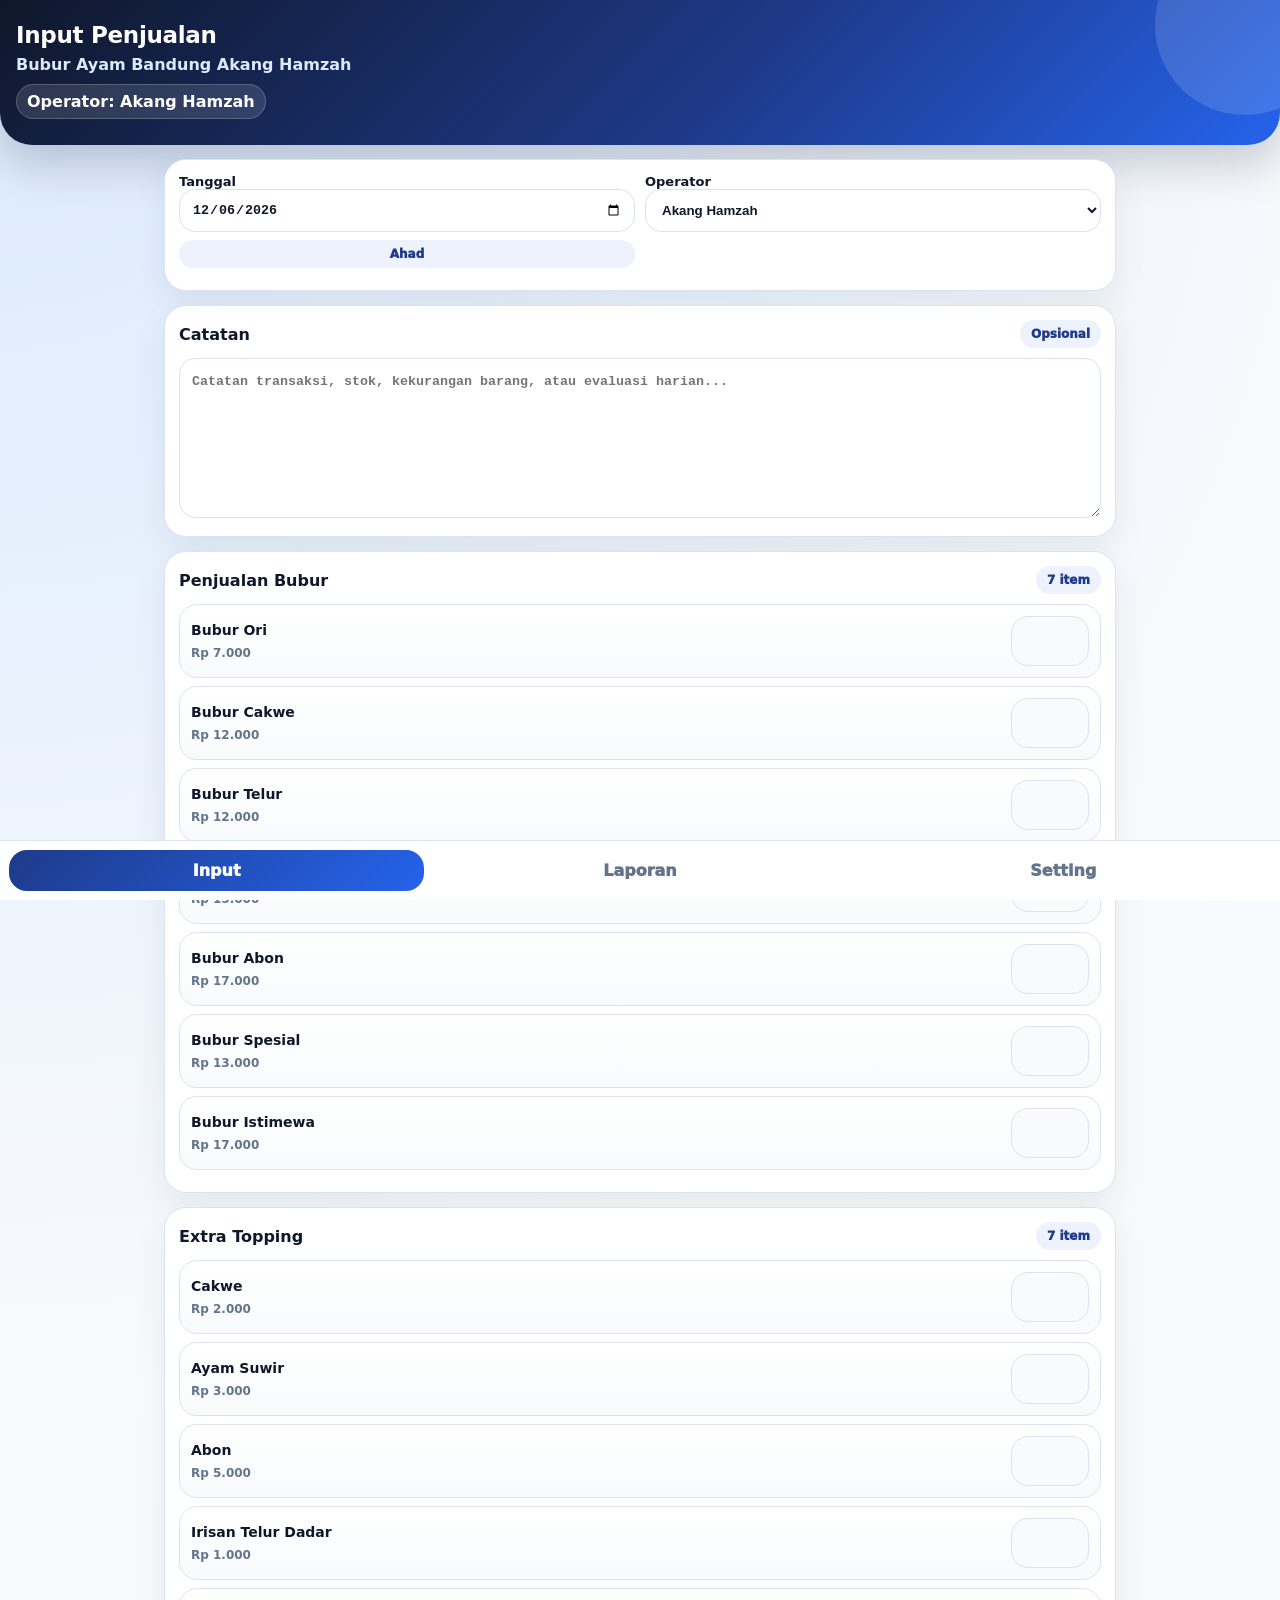
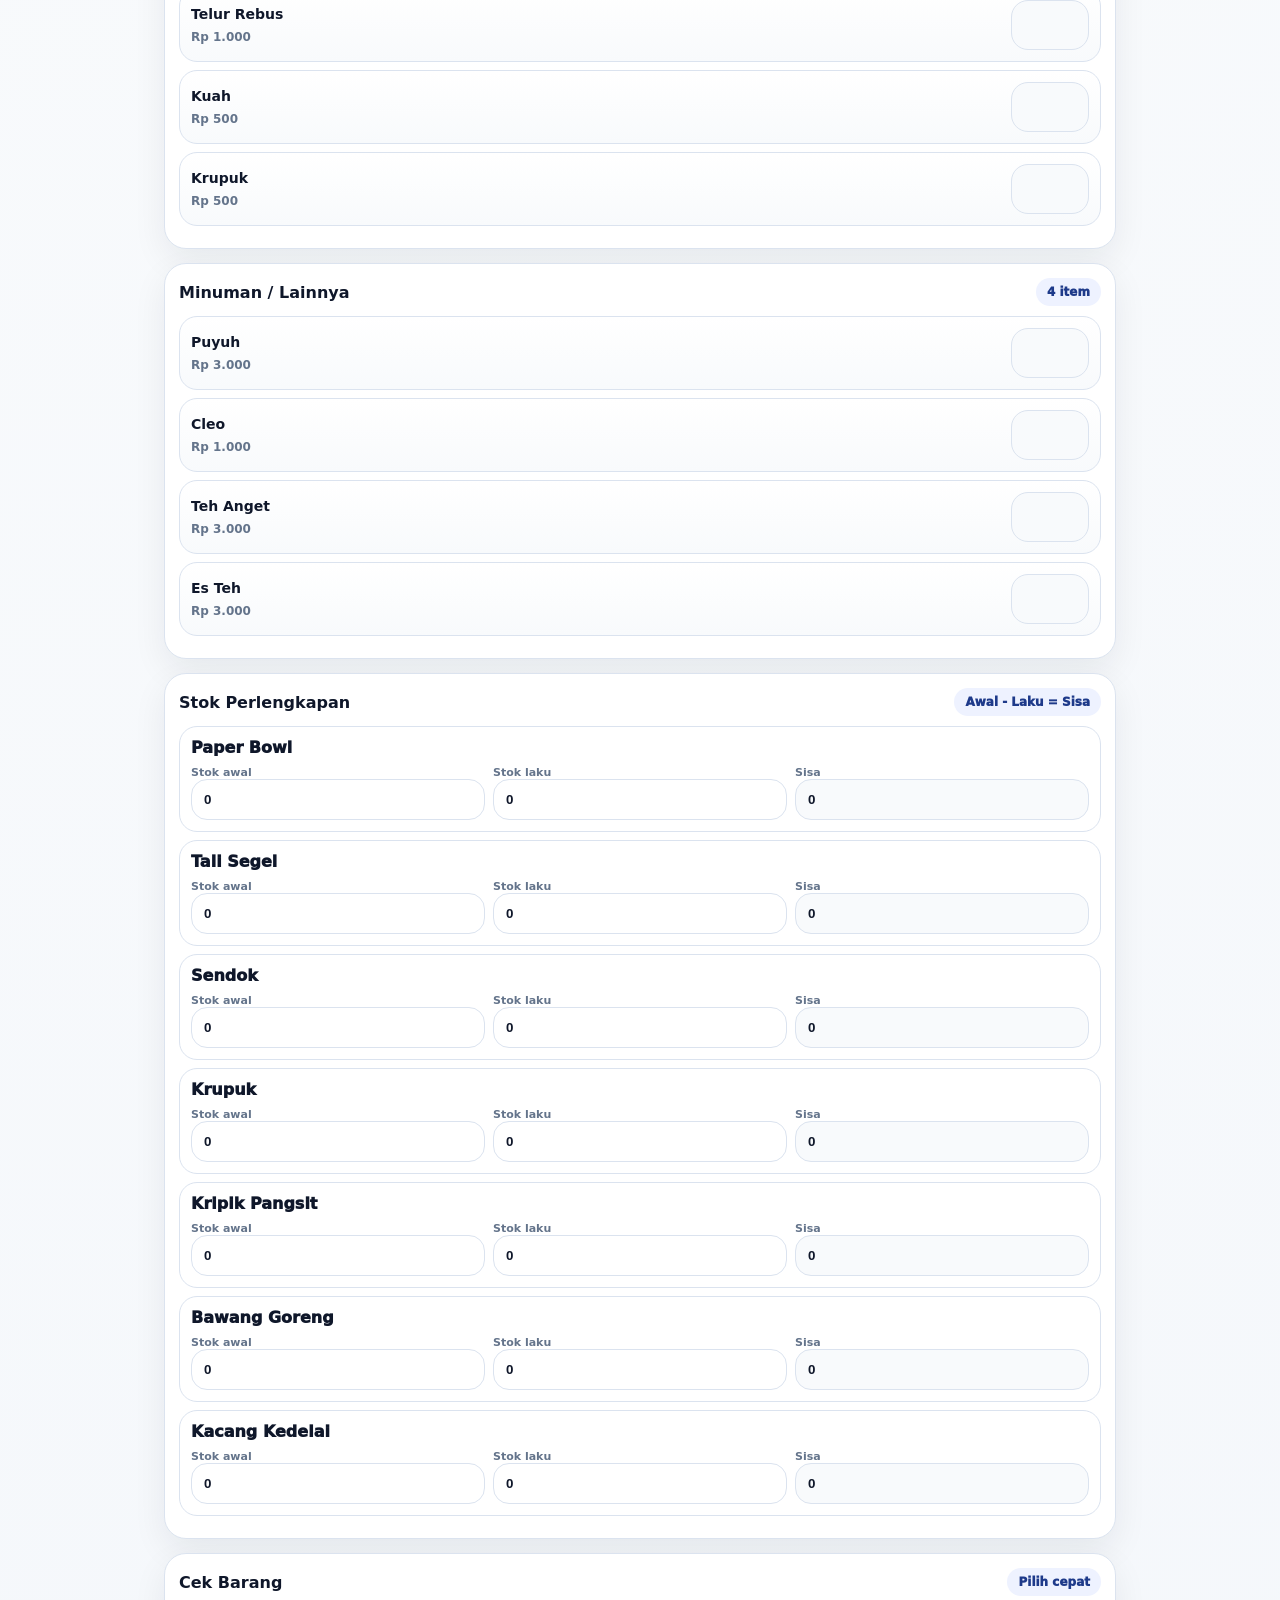
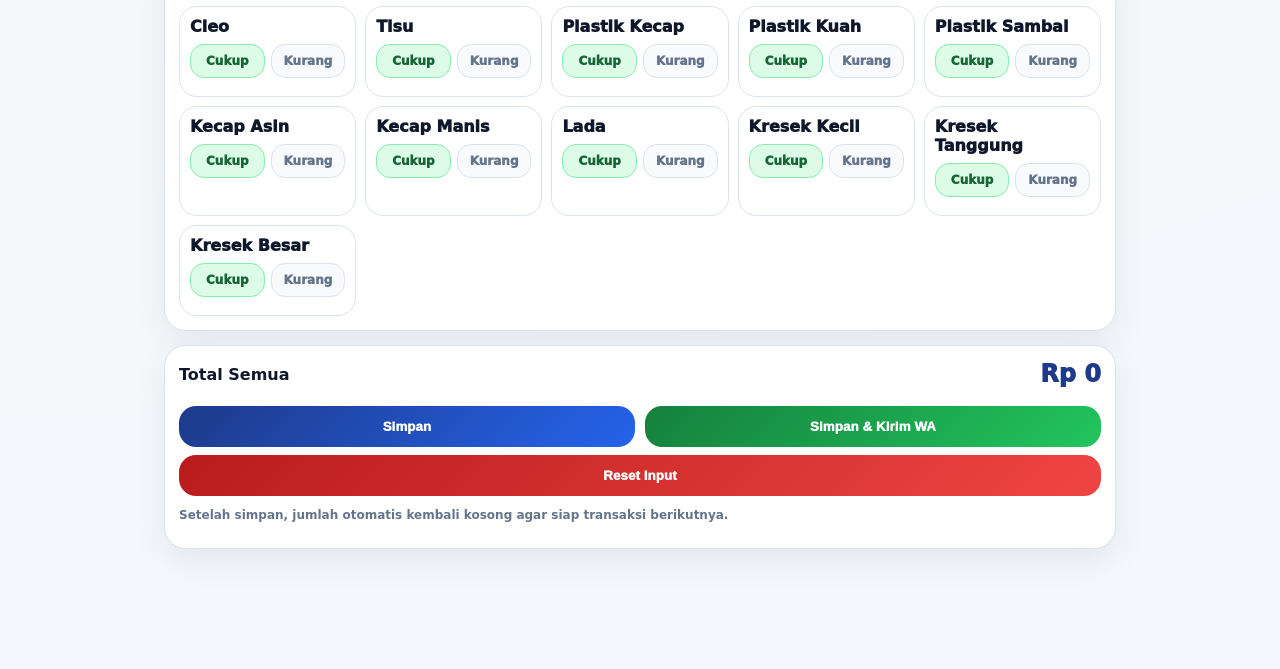
==== commit e6b4caaf: "Update index.html" ====
--- a/index.html
+++ b/index.html
@@ -13,12 +13,11 @@
 *{box-sizing:border-box}
 html{scroll-behavior:smooth}
 body{
-  margin:0 auto;font-family:Inter,system-ui,-apple-system,Segoe UI,Arial,sans-serif;
+  margin:0;font-family:Inter,system-ui,-apple-system,Segoe UI,Arial,sans-serif;
   background:
     radial-gradient(circle at top left,#dbeafe 0,#f8fafc 34%,var(--bg) 100%);
-  color:var(--text);padding-bottom:96px;max-width:480px;min-height:100vh;
-}
-@media(min-width:481px){body{border-left:1px solid var(--line);border-right:1px solid var(--line)}}
+  color:var(--text);padding-bottom:92px;
+}
 header{
   position:relative;overflow:hidden;
   background:linear-gradient(135deg,var(--text),var(--primary) 58%,var(--accent));
@@ -29,9 +28,9 @@
   content:"";position:absolute;right:-55px;top:-65px;width:180px;height:180px;
   background:#ffffff22;border-radius:999px;
 }
-h1{margin:0;font-size:22px;letter-spacing:-.3px}
+h1{margin:0;font-size:23px;letter-spacing:-.3px}
 header p{margin:7px 0 0;color:#dbeafe;font-weight:700}
-.wrap{max-width:480px;margin:auto;padding:10px}
+.wrap{max-width:980px;margin:auto;padding:14px}
 .card{
   background:color-mix(in srgb,var(--card) 93%,white);
   border:1px solid var(--line);border-radius:22px;padding:14px;margin-bottom:14px;
@@ -142,29 +141,11 @@
 @media(min-width:620px){.confirm-backdrop{align-items:center}}
 
 @media(max-width:560px){
-  .wrap{padding:9px}.card{padding:11px;border-radius:20px;margin-bottom:10px}
-  header{padding:18px 14px 20px;border-radius:0 0 26px 26px}
-  .grid{grid-template-columns:1fr;gap:8px}
+  .wrap{padding:10px}.card{padding:12px;border-radius:20px}
   .grid2{grid-template-columns:1fr}
-  .row{gap:8px}
-  button{padding:12px 10px;border-radius:15px}
-  .item-card{grid-template-columns:1fr 62px;padding:8px;margin:6px 0;border-radius:16px}
-  .item-card b{font-size:13px;margin-bottom:2px}
-  .price{font-size:11px}
-  .qty{height:42px;font-size:19px;padding:6px;border-radius:14px}
-  .stok-grid{grid-template-columns:1fr 1fr 1fr;gap:6px}
-  .stok-grid input{padding:9px;border-radius:13px}
-  .check-grid{grid-template-columns:1fr 1fr;gap:7px}
-  .check-card{padding:8px;border-radius:15px}
-  .check-name{font-size:12px}
-  .seg span{font-size:11px;padding:8px 4px}
-}
-.sync-status{
-  margin-top:8px;border:1px solid #ffffff30;background:#ffffff18;color:#e0f2fe;
-  display:inline-flex;gap:6px;align-items:center;padding:7px 10px;border-radius:999px;font-weight:900;font-size:12px;
-}
-.savebar{
-  position:sticky;bottom:84px;z-index:8;
+  .item-card{grid-template-columns:1fr 68px;padding:10px}
+  .qty{height:46px;font-size:20px;padding:8px}
+  .stok-grid{grid-template-columns:1fr 1fr 1fr}
 }
 </style>
 </head>
@@ -173,7 +154,6 @@
   <h1>Input Penjualan</h1>
   <p data-brand></p>
   <div class="operator-badge" id="operatorBadge">Operator: -</div>
-  <div class="sync-status" id="syncStatus">IndexedDB + Firebase siap</div>
 </header>
 
 <main class="wrap">
@@ -186,16 +166,21 @@
       <label>Operator
         <select id="operator" onchange="setOperatorBadge()"></select>
       </label>
-      <label>Catatan
-        <textarea id="catatan" placeholder="Catatan transaksi"
-style="min-height:90px;resize:vertical;line-height:1.5"></textarea>
-      </label>
     </div>
   </section>
 
+  <section class="card">
+    <div class="section-title">
+      <b>Catatan</b>
+      <span class="pill">Opsional</span>
+    </div>
+    <textarea id="catatan" placeholder="Catatan transaksi, stok, kekurangan barang, atau evaluasi harian..."
+style="min-height:160px;resize:vertical;line-height:1.6"></textarea>
+  </section>
+
   <div id="area"></div>
 
-  <section class="card savebar">
+  <section class="card">
     <div class="section-title">
       <b>Total Semua</b>
       <div class="money" id="grand">Rp 0</div>
@@ -237,96 +222,6 @@
 };
 const DEFAULT_THEME={brand:'Bubur Ayam Bandung Akang Hamzah',bg:'#f4f7fb',card:'#ffffff',text:'#0f172a',primary:'#1e3a8a',accent:'#2563eb',success:'#15803d',danger:'#b91c1c'};
 const DEFAULT_OPERATORS=['Akang Hamzah','Operator 1','Operator 2'];
-
-const FIREBASE_URL='https://bubur-60a27-default-rtdb.asia-southeast1.firebasedatabase.app';
-const DB_NAME='bubur_akang_hamzah_db';
-const DB_VERSION=1;
-let dbPromise=null;
-
-function openDB(){
-  if(dbPromise)return dbPromise;
-  dbPromise=new Promise((resolve,reject)=>{
-    const req=indexedDB.open(DB_NAME,DB_VERSION);
-    req.onupgradeneeded=e=>{
-      const db=e.target.result;
-      if(!db.objectStoreNames.contains('laporan')){
-        const s=db.createObjectStore('laporan',{keyPath:'id'});
-        s.createIndex('tanggal','tanggal',{unique:false});
-        s.createIndex('synced','synced',{unique:false});
-      }
-      if(!db.objectStoreNames.contains('settings')){
-        db.createObjectStore('settings',{keyPath:'key'});
-      }
-    };
-    req.onsuccess=()=>resolve(req.result);
-    req.onerror=()=>reject(req.error);
-  });
-  return dbPromise;
-}
-async function idbPut(storeName,value){
-  const db=await openDB();
-  return new Promise((resolve,reject)=>{
-    const tx=db.transaction(storeName,'readwrite');
-    tx.objectStore(storeName).put(value);
-    tx.oncomplete=()=>resolve(true);
-    tx.onerror=()=>reject(tx.error);
-  });
-}
-async function idbGet(storeName,key){
-  const db=await openDB();
-  return new Promise((resolve,reject)=>{
-    const tx=db.transaction(storeName,'readonly');
-    const req=tx.objectStore(storeName).get(key);
-    req.onsuccess=()=>resolve(req.result);
-    req.onerror=()=>reject(req.error);
-  });
-}
-async function idbGetAll(storeName){
-  const db=await openDB();
-  return new Promise((resolve,reject)=>{
-    const tx=db.transaction(storeName,'readonly');
-    const req=tx.objectStore(storeName).getAll();
-    req.onsuccess=()=>resolve(req.result||[]);
-    req.onerror=()=>reject(req.error);
-  });
-}
-async function saveTransactionIDB(d){
-  await idbPut('laporan',d);
-  return d;
-}
-async function syncToFirebase(d){
-  if(!navigator.onLine)throw new Error('offline');
-  const path=`/laporan/${encodeURIComponent(d.tanggal)}/${encodeURIComponent(d.id)}.json`;
-  const res=await fetch(FIREBASE_URL+path,{
-    method:'PUT',
-    headers:{'Content-Type':'application/json'},
-    body:JSON.stringify({...d,synced:true,syncedAt:new Date().toISOString()})
-  });
-  if(!res.ok)throw new Error('Firebase gagal: '+res.status);
-  const synced={...d,synced:true,syncedAt:new Date().toISOString()};
-  await idbPut('laporan',synced);
-  return synced;
-}
-async function syncPending(){
-  try{
-    const all=await idbGetAll('laporan');
-    const pending=all.filter(x=>!x.synced);
-    if(!pending.length){setSyncStatus('Semua data tersinkron');return}
-    setSyncStatus(`Sinkron ${pending.length} data...`);
-    for(const d of pending){
-      try{await syncToFirebase(d)}catch(e){}
-    }
-    const left=(await idbGetAll('laporan')).filter(x=>!x.synced).length;
-    setSyncStatus(left?`${left} data menunggu internet`:'Semua data tersinkron');
-  }catch(e){setSyncStatus('IndexedDB belum siap')}
-}
-function setSyncStatus(text){
-  const el=document.getElementById('syncStatus');
-  if(el)el.textContent=text;
-}
-window.addEventListener('online',syncPending);
-window.getLaporanIDB=async()=>await idbGetAll('laporan');
-
 
 function today(){return new Date(Date.now()-new Date().getTimezoneOffset()*60000).toISOString().slice(0,10)}
 
@@ -462,7 +357,7 @@
   let produk=ambilKel('produk'),extra=ambilKel('extra'),minuman=ambilKel('minuman');
   let total=[...produk,...extra,...minuman].reduce((a,b)=>a+b.total,0);
   return {
-    id:String(Date.now())+'_'+Math.random().toString(36).slice(2,8),
+    id:Date.now(),
     waktu:new Date().toLocaleString('id-ID'),
     tanggal:tanggal.value,
     operator:operator.value||'',
@@ -557,25 +452,15 @@
   clearTimeout(window.toastTimer);
   window.toastTimer=setTimeout(()=>toast.classList.remove('show'),2200);
 }
-async function simpan(noAlert=false){
-  let d={...buatData(),synced:false,createdAt:new Date().toISOString()};
-  try{
-    setSyncStatus('Menyimpan ke IndexedDB...');
-    await saveTransactionIDB(d);
-    setSyncStatus('Tersimpan lokal, sinkron Firebase...');
-    try{
-      await syncToFirebase(d);
-      if(!noAlert)tampilToast('Transaksi tersimpan di HP & Firebase');
-      setSyncStatus('Tersimpan di IndexedDB + Firebase');
-    }catch(e){
-      if(!noAlert)tampilToast('Tersimpan di HP. Firebase menunggu internet.');
-      setSyncStatus('Tersimpan lokal, Firebase tertunda');
-    }
-    resetForm();updateHari();
-  }catch(e){
-    tampilToast('Gagal menyimpan: '+(e.message||e));
-    setSyncStatus('Gagal menyimpan');
-  }
+function simpan(noAlert=false){
+  let d=buatData();
+  let key='laporan_'+d.tanggal;
+  let arr=safeJSON(key,[]);
+  if(!Array.isArray(arr))arr=[arr];
+  arr.push(d);
+  localStorage.setItem(key,JSON.stringify(arr));
+  if(!noAlert)tampilToast('Transaksi berhasil tersimpan');
+  resetForm();updateHari();
 }
 function resetForm(){
   document.querySelectorAll('input[type=number]:not([readonly])').forEach(x=>{x.value='0';markZero(x)});
@@ -584,9 +469,9 @@
   catatan.value='';
   hitung();
 }
-async function kirimWA(){
+function kirimWA(){
   let d=buatData();
-  await simpan(true);
+  simpan(true);
   let txt=`*LAPORAN PENJUALAN*\nTanggal: ${d.tanggal}\nWaktu: ${d.waktu}\nOperator: ${d.operator||'-'}\n\n`;
   [['produk',label('produk','Penjualan Bubur')],['extra',label('extra','Extra Topping')],['minuman',label('minuman','Minuman / Lainnya')]].forEach(([k,judul])=>{
     let ada=d[k].filter(x=>x.jumlah>0);
@@ -603,7 +488,6 @@
   tampilToast('Transaksi tersimpan, WhatsApp dibuka');
   window.open('https://wa.me/?text='+encodeURIComponent(txt),'_blank');
 }
-openDB().then(()=>syncPending()).catch(()=>setSyncStatus('IndexedDB tidak tersedia'));
 render();
 </script>
 </body>
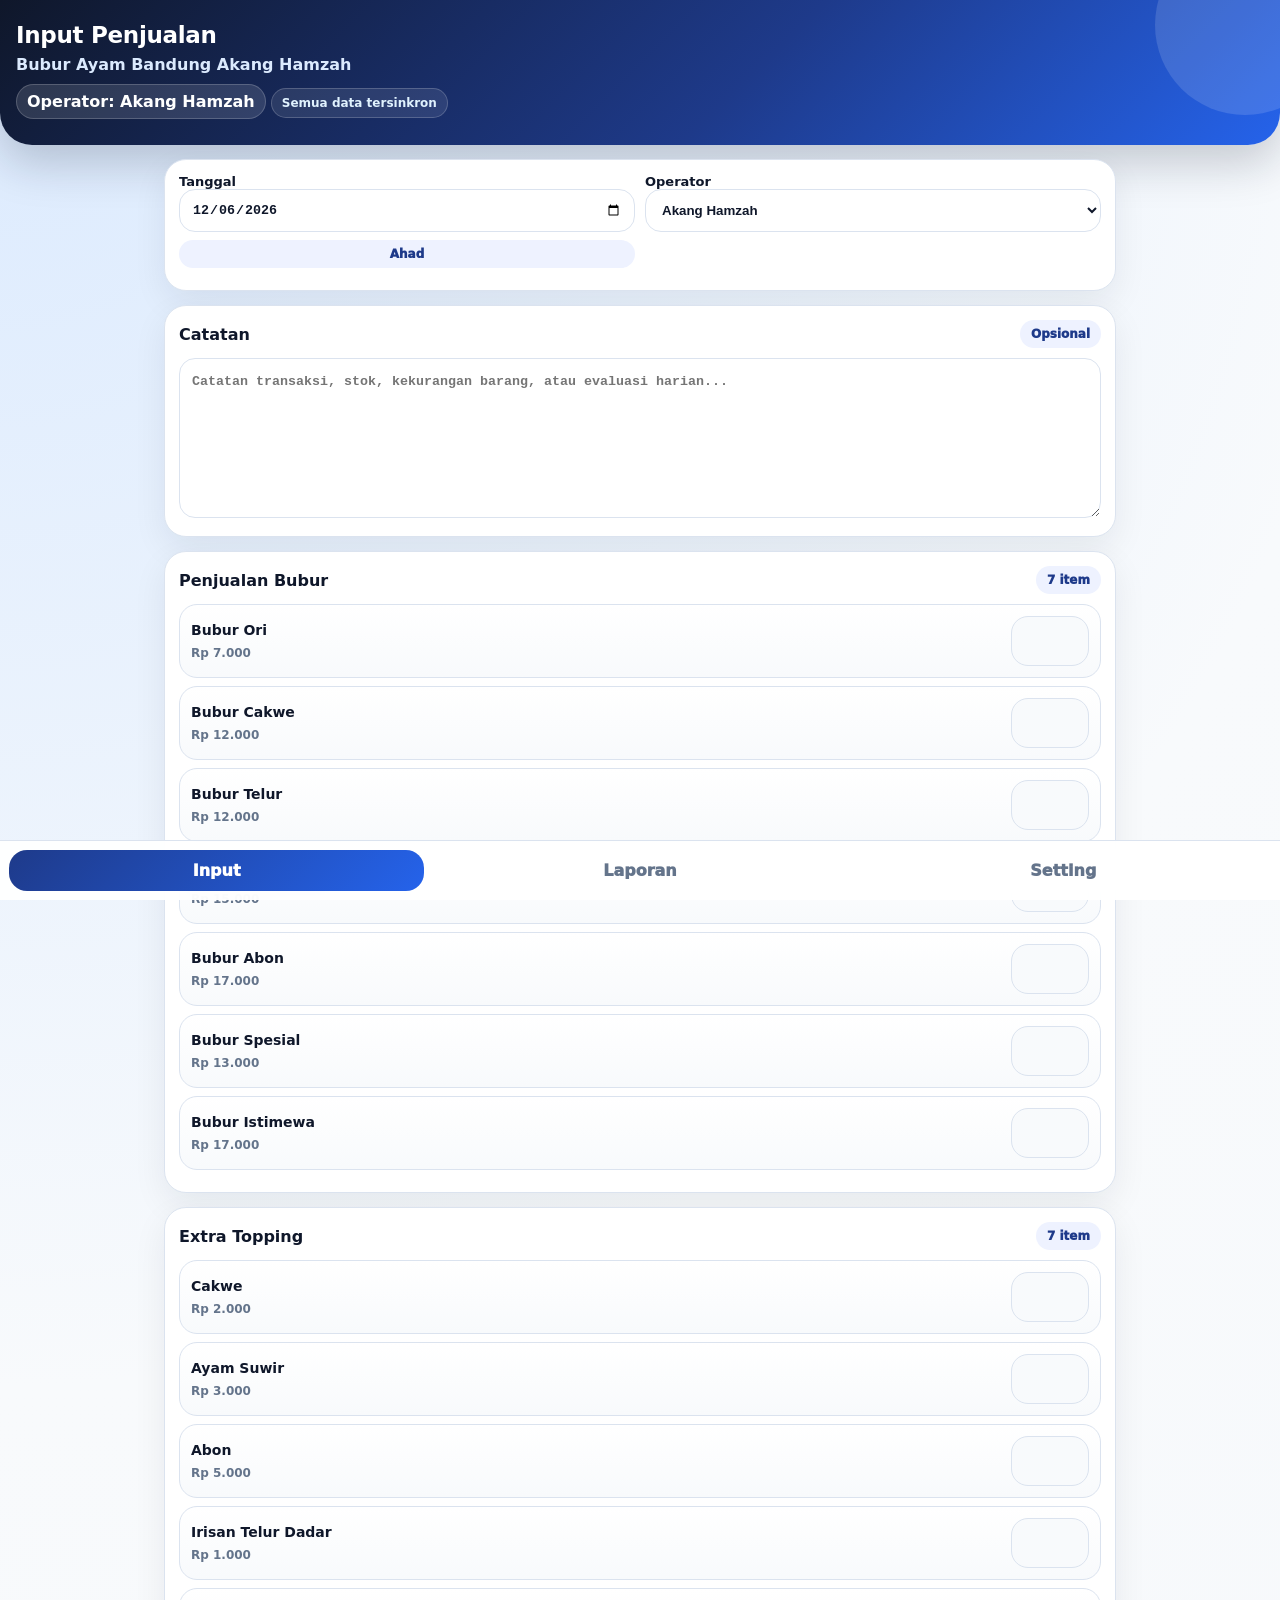
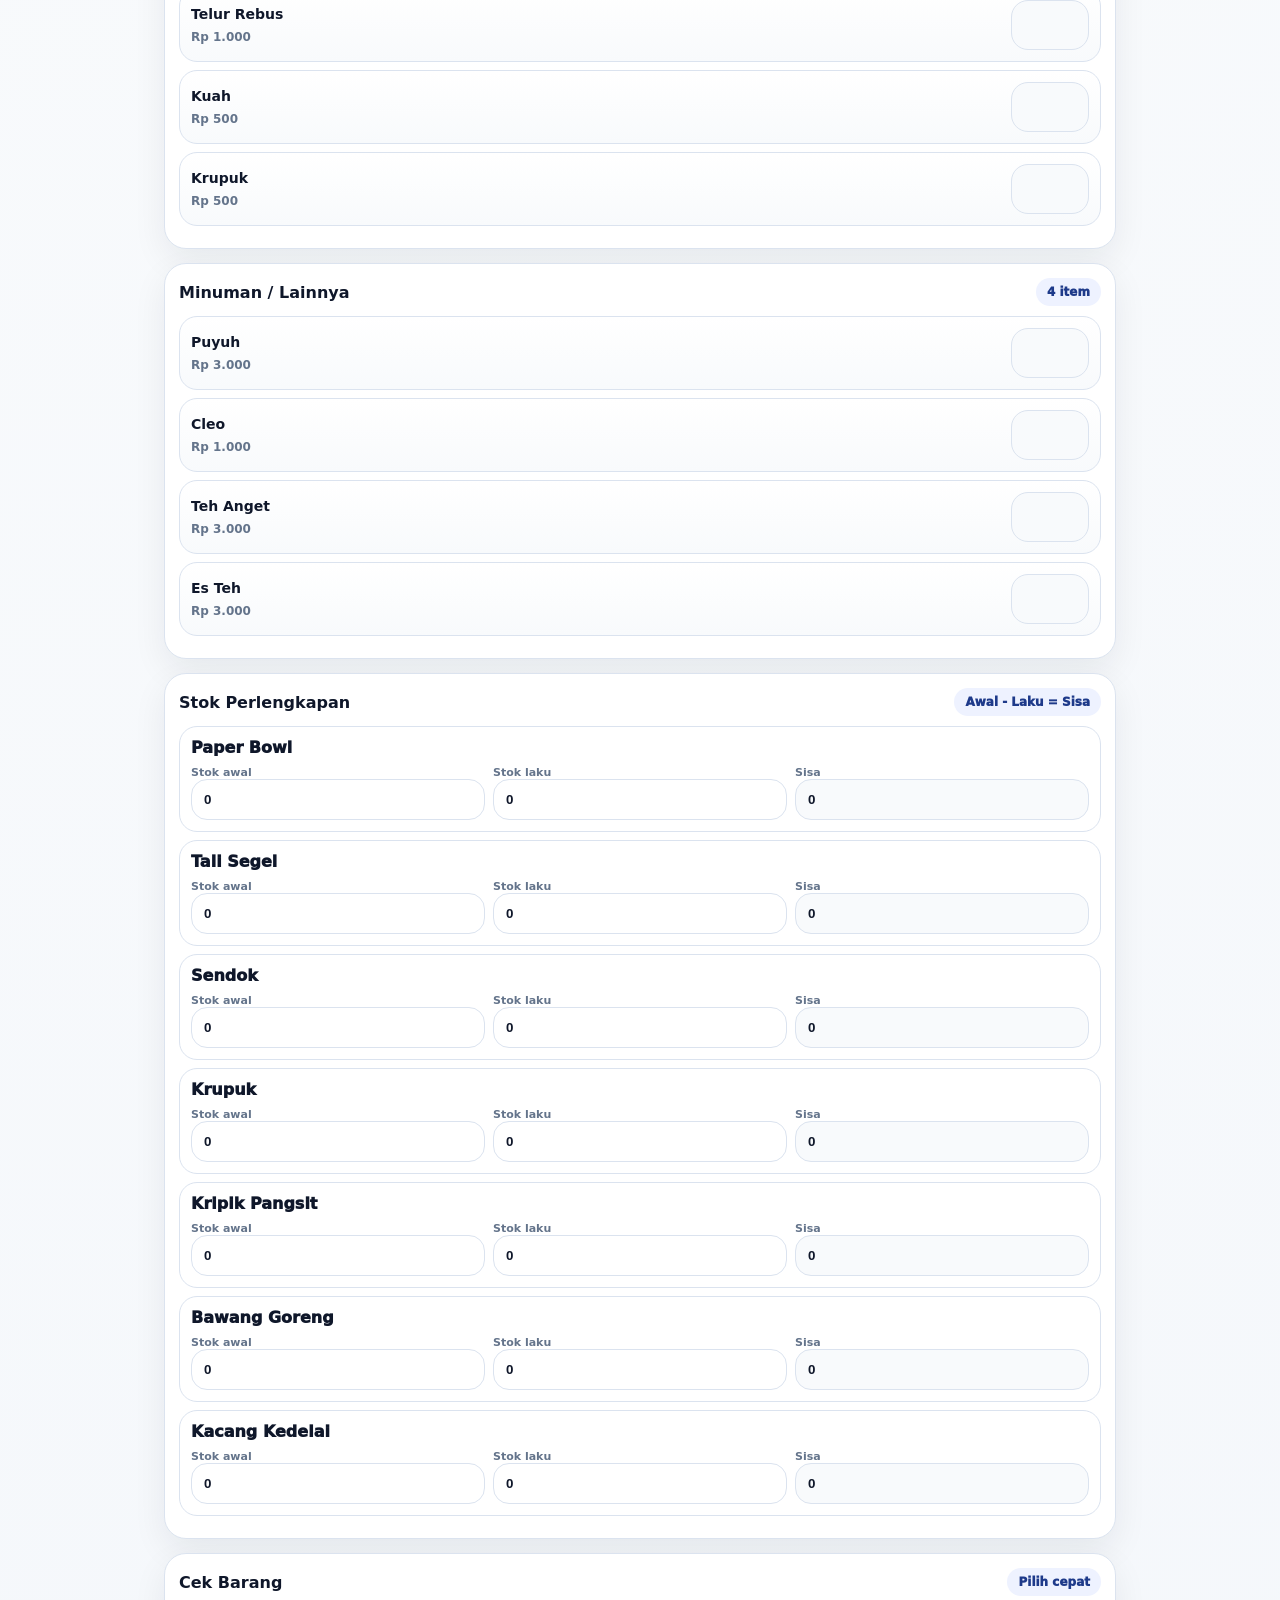
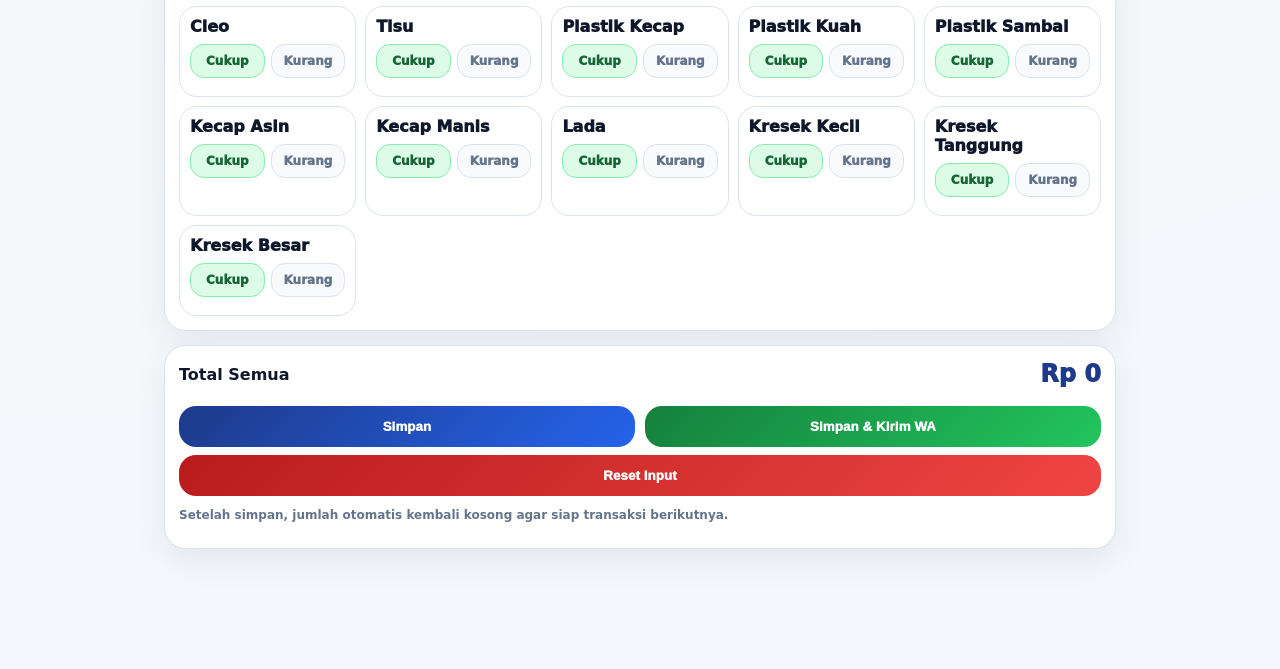
==== commit 9596bca6: "Update index.html" ====
--- a/index.html
+++ b/index.html
@@ -110,6 +110,11 @@
   display:inline-flex;align-items:center;gap:6px;background:#ffffff20;border:1px solid #ffffff30;
   padding:7px 10px;border-radius:999px;margin-top:10px;font-weight:900;color:#fff;
 }
+.sync-status{
+  margin-top:8px;border:1px solid #ffffff30;background:#ffffff18;color:#e0f2fe;
+  display:inline-flex;gap:6px;align-items:center;padding:7px 10px;border-radius:999px;
+  font-weight:900;font-size:12px;
+}
 .toast{position:fixed;left:14px;right:14px;bottom:92px;z-index:120;display:none;justify-content:center}
 .toast.show{display:flex;animation:fadeIn .2s ease}
 .toast span{background:#0f172a;color:white;padding:13px 16px;border-radius:18px;font-weight:900;box-shadow:0 18px 50px #02061744}
@@ -154,6 +159,7 @@
   <h1>Input Penjualan</h1>
   <p data-brand></p>
   <div class="operator-badge" id="operatorBadge">Operator: -</div>
+  <div class="sync-status" id="syncStatus">IndexedDB + Firebase siap</div>
 </header>
 
 <main class="wrap">
@@ -222,6 +228,90 @@
 };
 const DEFAULT_THEME={brand:'Bubur Ayam Bandung Akang Hamzah',bg:'#f4f7fb',card:'#ffffff',text:'#0f172a',primary:'#1e3a8a',accent:'#2563eb',success:'#15803d',danger:'#b91c1c'};
 const DEFAULT_OPERATORS=['Akang Hamzah','Operator 1','Operator 2'];
+
+const FIREBASE_URL='https://bubur-60a27-default-rtdb.asia-southeast1.firebasedatabase.app';
+const DB_NAME='bubur_akang_hamzah_db';
+const DB_VERSION=1;
+let dbPromise=null;
+
+
+function openDB(){
+  if(dbPromise)return dbPromise;
+  dbPromise=new Promise((resolve,reject)=>{
+    const req=indexedDB.open(DB_NAME,DB_VERSION);
+    req.onupgradeneeded=e=>{
+      const db=e.target.result;
+      if(!db.objectStoreNames.contains('laporan')){
+        const s=db.createObjectStore('laporan',{keyPath:'id'});
+        s.createIndex('tanggal','tanggal',{unique:false});
+        s.createIndex('synced','synced',{unique:false});
+      }
+      if(!db.objectStoreNames.contains('settings')){
+        db.createObjectStore('settings',{keyPath:'key'});
+      }
+    };
+    req.onsuccess=()=>resolve(req.result);
+    req.onerror=()=>reject(req.error);
+  });
+  return dbPromise;
+}
+async function idbPut(storeName,value){
+  const db=await openDB();
+  return new Promise((resolve,reject)=>{
+    const tx=db.transaction(storeName,'readwrite');
+    tx.objectStore(storeName).put(value);
+    tx.oncomplete=()=>resolve(true);
+    tx.onerror=()=>reject(tx.error);
+  });
+}
+async function idbGetAll(storeName){
+  const db=await openDB();
+  return new Promise((resolve,reject)=>{
+    const tx=db.transaction(storeName,'readonly');
+    const req=tx.objectStore(storeName).getAll();
+    req.onsuccess=()=>resolve(req.result||[]);
+    req.onerror=()=>reject(req.error);
+  });
+}
+async function saveTransactionIDB(d){
+  await idbPut('laporan',d);
+  return d;
+}
+async function syncToFirebase(d){
+  if(!navigator.onLine)throw new Error('offline');
+  const path=`/laporan/${encodeURIComponent(d.tanggal)}/${encodeURIComponent(d.id)}.json`;
+  const syncedAt=new Date().toISOString();
+  const payload={...d,synced:true,syncedAt};
+  const res=await fetch(FIREBASE_URL+path,{
+    method:'PUT',
+    headers:{'Content-Type':'application/json'},
+    body:JSON.stringify(payload)
+  });
+  if(!res.ok)throw new Error('Firebase gagal: '+res.status);
+  await idbPut('laporan',payload);
+  return payload;
+}
+async function syncPending(){
+  try{
+    const all=await idbGetAll('laporan');
+    const pending=all.filter(x=>!x.synced);
+    if(!pending.length){setSyncStatus('Semua data tersinkron');return}
+    setSyncStatus(`Sinkron ${pending.length} data...`);
+    for(const d of pending){
+      try{await syncToFirebase(d)}catch(e){}
+    }
+    const left=(await idbGetAll('laporan')).filter(x=>!x.synced).length;
+    setSyncStatus(left?`${left} data menunggu internet`:'Semua data tersinkron');
+  }catch(e){
+    setSyncStatus('IndexedDB belum siap');
+  }
+}
+function setSyncStatus(text){
+  const el=document.getElementById('syncStatus');
+  if(el)el.textContent=text;
+}
+window.addEventListener('online',syncPending);
+window.getLaporanIDB=async()=>await idbGetAll('laporan');
 
 function today(){return new Date(Date.now()-new Date().getTimezoneOffset()*60000).toISOString().slice(0,10)}
 
@@ -357,7 +447,7 @@
   let produk=ambilKel('produk'),extra=ambilKel('extra'),minuman=ambilKel('minuman');
   let total=[...produk,...extra,...minuman].reduce((a,b)=>a+b.total,0);
   return {
-    id:Date.now(),
+    id:String(Date.now())+'_'+Math.random().toString(36).slice(2,8),
     waktu:new Date().toLocaleString('id-ID'),
     tanggal:tanggal.value,
     operator:operator.value||'',
@@ -452,15 +542,25 @@
   clearTimeout(window.toastTimer);
   window.toastTimer=setTimeout(()=>toast.classList.remove('show'),2200);
 }
-function simpan(noAlert=false){
-  let d=buatData();
-  let key='laporan_'+d.tanggal;
-  let arr=safeJSON(key,[]);
-  if(!Array.isArray(arr))arr=[arr];
-  arr.push(d);
-  localStorage.setItem(key,JSON.stringify(arr));
-  if(!noAlert)tampilToast('Transaksi berhasil tersimpan');
-  resetForm();updateHari();
+async function simpan(noAlert=false){
+  let d={...buatData(),synced:false,createdAt:new Date().toISOString()};
+  try{
+    setSyncStatus('Menyimpan ke IndexedDB...');
+    await saveTransactionIDB(d);
+    setSyncStatus('Tersimpan lokal, sinkron Firebase...');
+    try{
+      await syncToFirebase(d);
+      if(!noAlert)tampilToast('Transaksi tersimpan di IndexedDB & Firebase');
+      setSyncStatus('Tersimpan di IndexedDB + Firebase');
+    }catch(e){
+      if(!noAlert)tampilToast('Tersimpan di HP. Firebase menunggu internet.');
+      setSyncStatus('Tersimpan lokal, Firebase tertunda');
+    }
+    resetForm();updateHari();
+  }catch(e){
+    tampilToast('Gagal menyimpan: '+(e.message||e));
+    setSyncStatus('Gagal menyimpan');
+  }
 }
 function resetForm(){
   document.querySelectorAll('input[type=number]:not([readonly])').forEach(x=>{x.value='0';markZero(x)});
@@ -469,10 +569,10 @@
   catatan.value='';
   hitung();
 }
-function kirimWA(){
+async function kirimWA(){
   let d=buatData();
-  simpan(true);
-  let txt=`*LAPORAN PENJUALAN*\nTanggal: ${d.tanggal}\nWaktu: ${d.waktu}\nOperator: ${d.operator||'-'}\n\n`;
+  await simpan(true);
+  let txt=`*LAPORAN PENJUALAN*\n\nHari : ${namaHari(d.tanggal)}\nTanggal : ${d.tanggal}\nWaktu : ${d.waktu}\nOperator : ${d.operator||'-'}\n\n`;
   [['produk',label('produk','Penjualan Bubur')],['extra',label('extra','Extra Topping')],['minuman',label('minuman','Minuman / Lainnya')]].forEach(([k,judul])=>{
     let ada=d[k].filter(x=>x.jumlah>0);
     txt+=`*${judul}*\n`+(ada.length?ada.map(x=>`${x.nama} ${x.jumlah} = ${rp(x.total)}`).join('\n'):'-')+'\n\n';
@@ -483,11 +583,19 @@
   }
   let kurang=d.kurang.filter(x=>x.kurang);
   if(kurang.length)txt+='*BARANG KURANG*\n'+kurang.map(x=>'- '+x.nama).join('\n')+'\n\n';
+  if(d.catatan){
+    txt+=`━━━━━━━━━━
+*CATATAN*
+━━━━━━━━━━
+${d.catatan}
+
+`;
+  }
   txt+=`*TOTAL: ${rp(d.total)}*`;
-  if(d.catatan)txt+=`\nCatatan: ${d.catatan}`;
   tampilToast('Transaksi tersimpan, WhatsApp dibuka');
   window.open('https://wa.me/?text='+encodeURIComponent(txt),'_blank');
 }
+openDB().then(()=>syncPending()).catch(()=>setSyncStatus('IndexedDB tidak tersedia'));
 render();
 </script>
 </body>
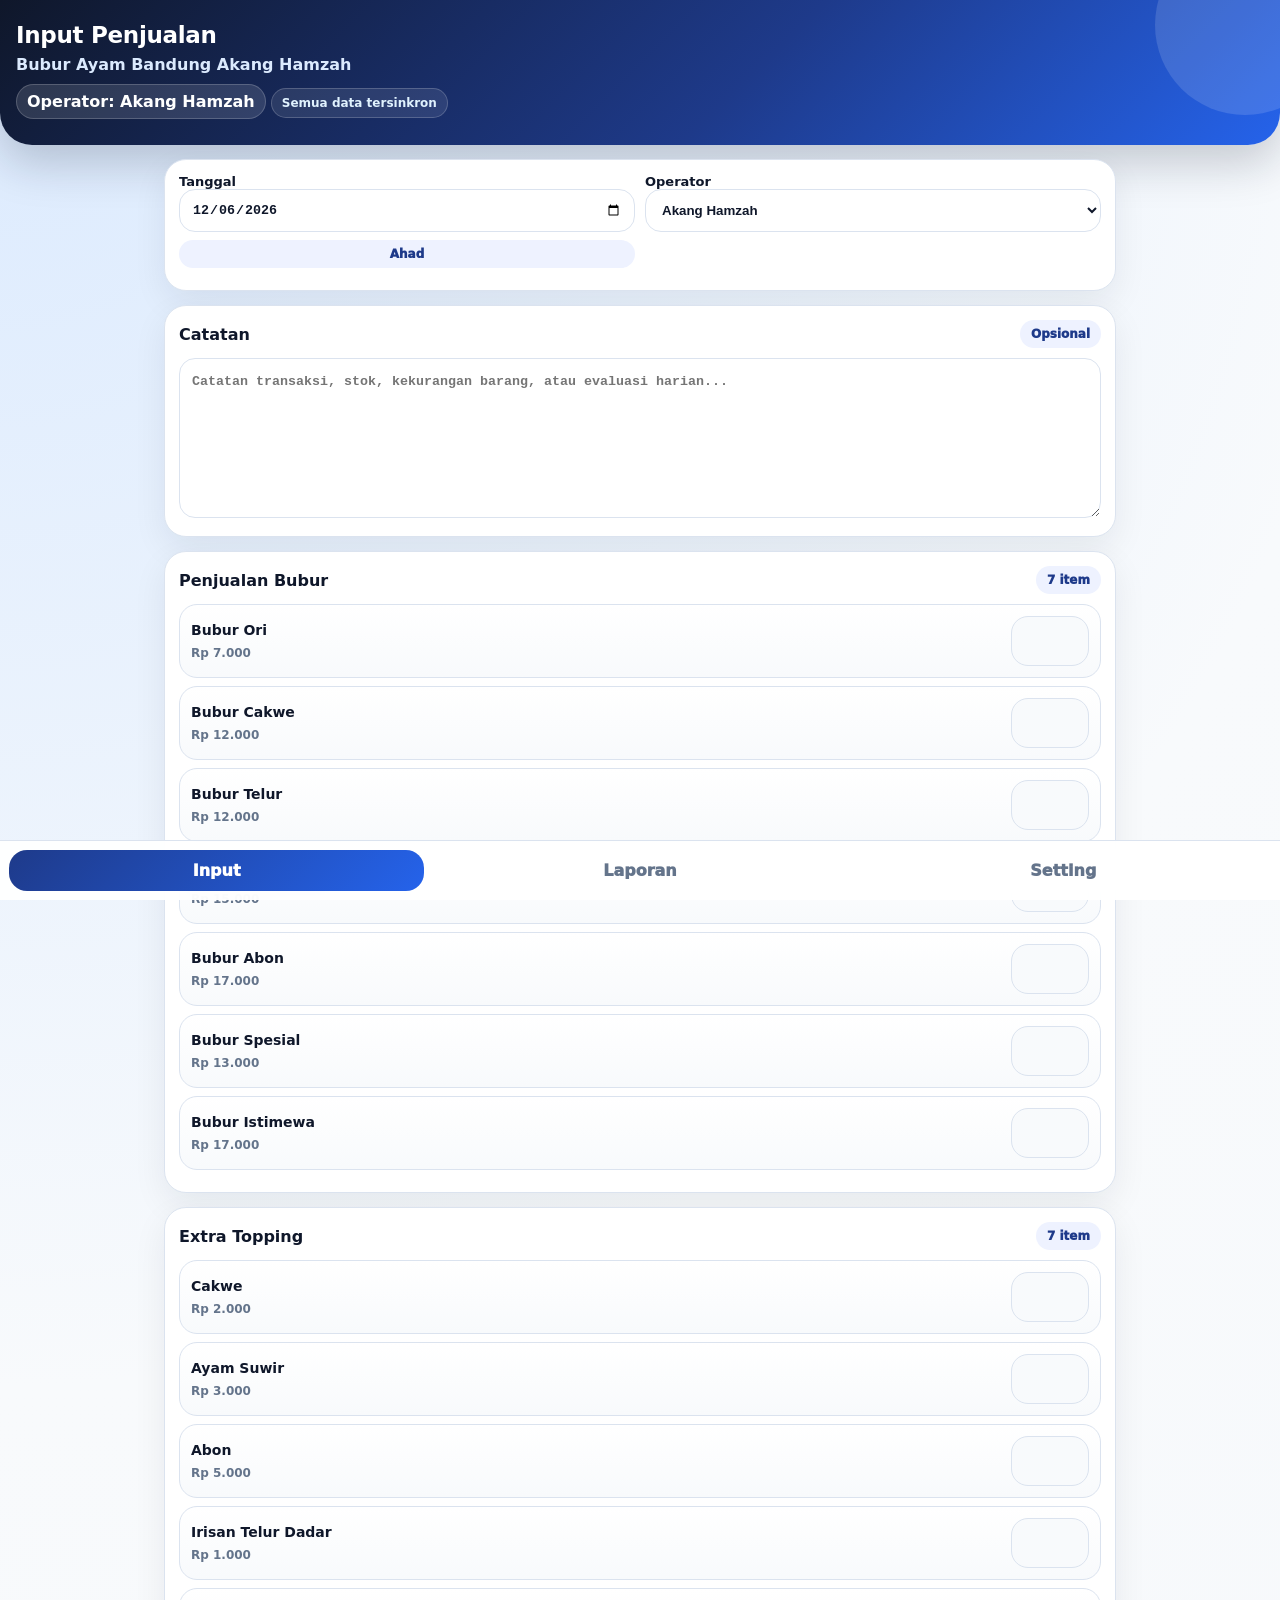
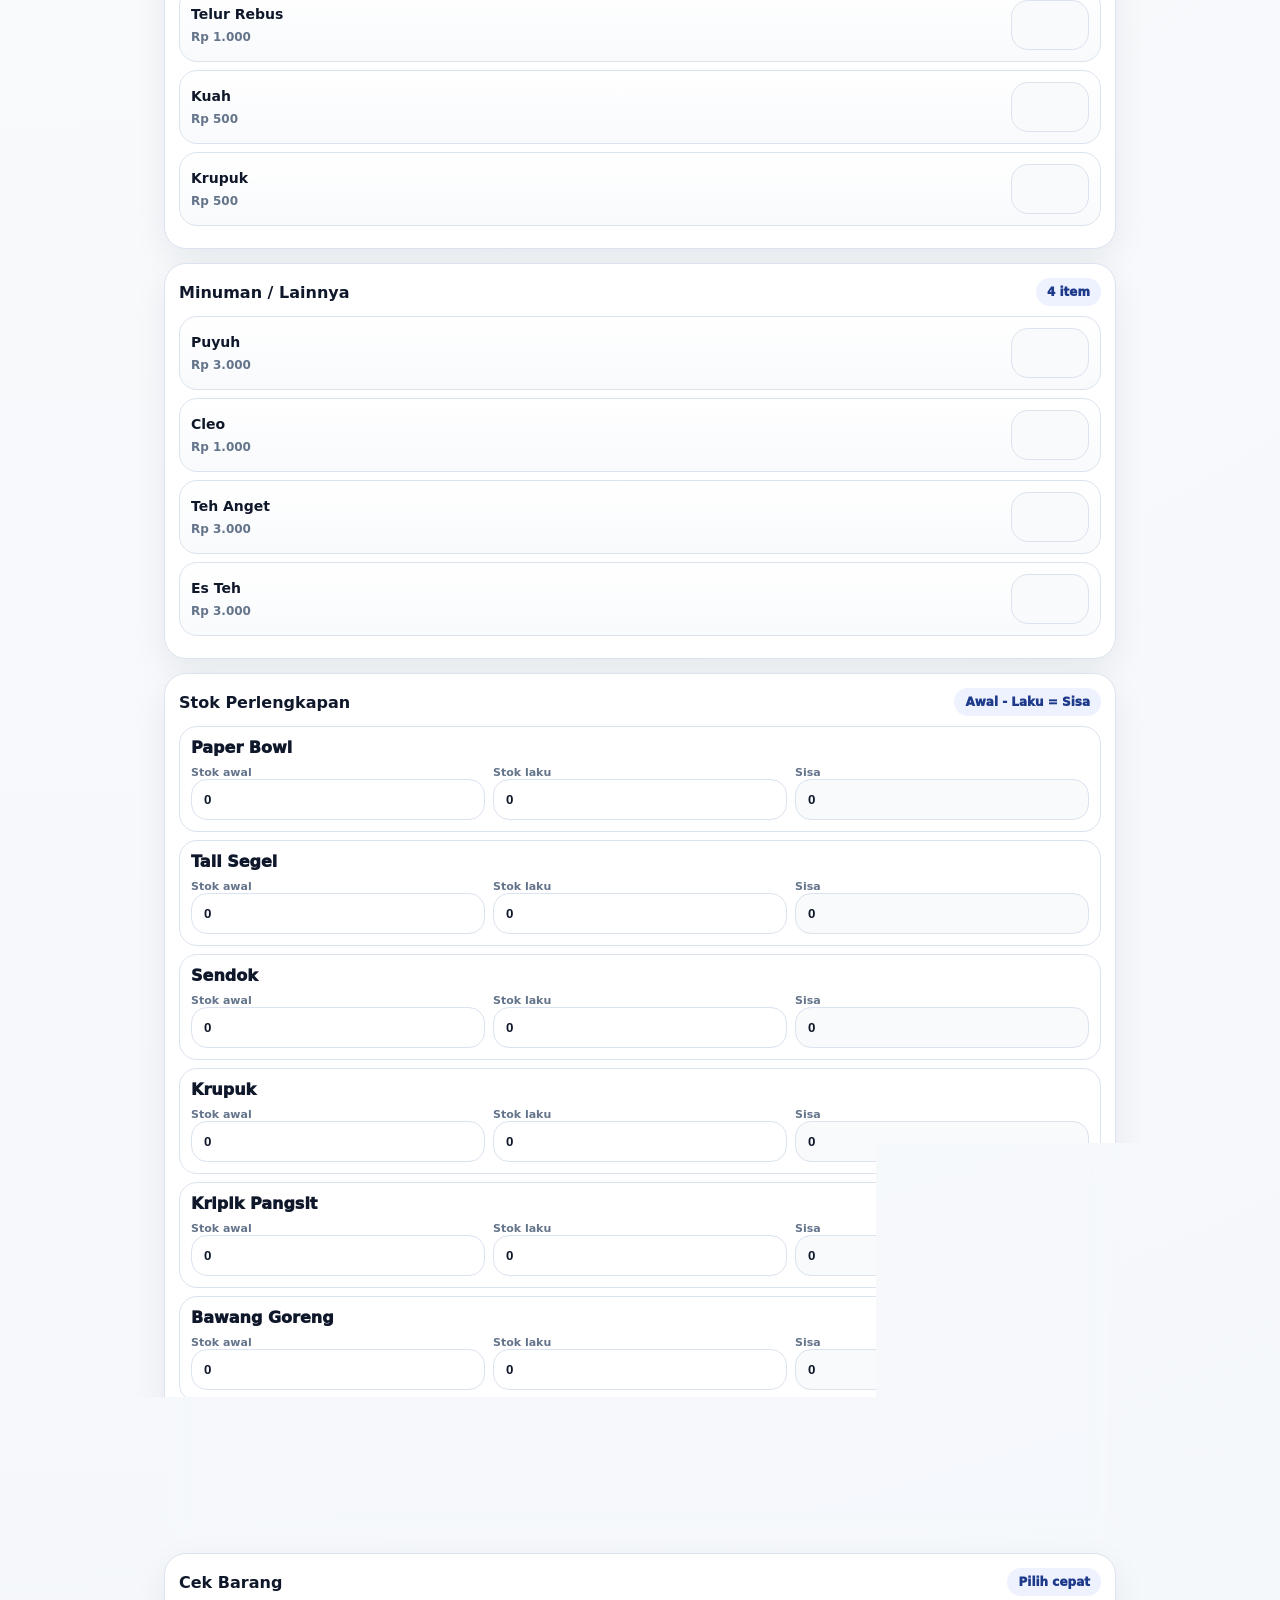
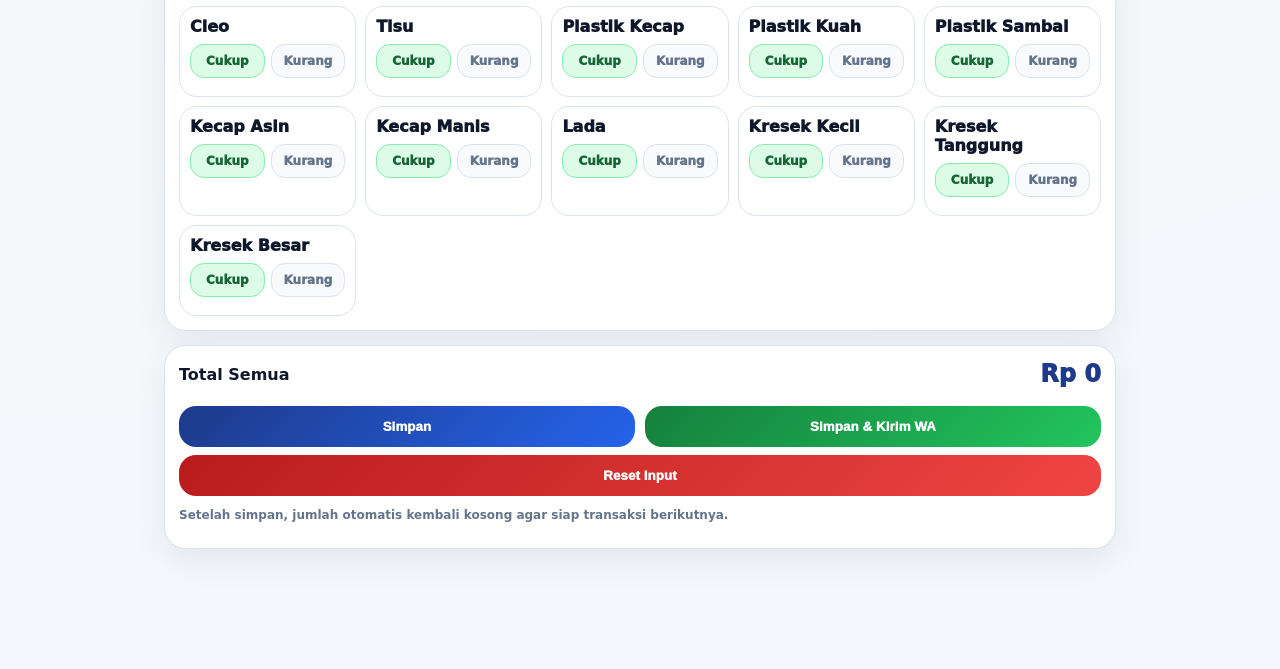
==== commit 5b64cfe5: "Update index.html" ====
--- a/index.html
+++ b/index.html
@@ -166,11 +166,11 @@
   <section class="card">
     <div class="grid">
       <label>Tanggal
-        <input type="date" id="tanggal" onchange="updateHari()">
+        <input type="date" id="tanggal" onchange="updateHari();saveDraft()">
         <div class="pill" id="hariBox" style="margin-top:8px;text-align:center">-</div>
       </label>
       <label>Operator
-        <select id="operator" onchange="setOperatorBadge()"></select>
+        <select id="operator" onchange="setOperatorBadge();saveDraft()"></select>
       </label>
     </div>
   </section>
@@ -180,7 +180,7 @@
       <b>Catatan</b>
       <span class="pill">Opsional</span>
     </div>
-    <textarea id="catatan" placeholder="Catatan transaksi, stok, kekurangan barang, atau evaluasi harian..."
+    <textarea id="catatan" oninput="saveDraft()" placeholder="Catatan transaksi, stok, kekurangan barang, atau evaluasi harian..."
 style="min-height:160px;resize:vertical;line-height:1.6"></textarea>
   </section>
 
@@ -232,6 +232,7 @@
 const FIREBASE_URL='https://bubur-60a27-default-rtdb.asia-southeast1.firebasedatabase.app';
 const DB_NAME='bubur_akang_hamzah_db';
 const DB_VERSION=1;
+const DRAFT_KEY='bubur_input_draft_v1';
 let dbPromise=null;
 
 
@@ -377,11 +378,51 @@
 
 function qtyInput(id){
   return `<input class="qty is-zero" type="number" inputmode="numeric" min="0" value="0" id="${id}"
-    onfocus="clearZero(this)" onblur="restoreZero(this)" oninput="markZero(this);hitung()">`;
+    onfocus="clearZero(this)" onblur="restoreZero(this)" oninput="markZero(this);hitung();saveDraft()">`;
 }
 function clearZero(el){if(el.value==='0')el.value='';markZero(el)}
 function restoreZero(el){if(el.value===''||Number(el.value)<0)el.value='0';markZero(el);hitung()}
 function markZero(el){el.classList.toggle('is-zero',Number(el.value||0)===0)}
+
+function saveDraft(){
+  try{
+    const draft={
+      tanggal:tanggal?.value||'',
+      operator:operator?.value||'',
+      catatan:catatan?.value||'',
+      numbers:{},
+      radios:{}
+    };
+    document.querySelectorAll('input[type=number]:not([readonly])').forEach(el=>{
+      if(el.id)draft.numbers[el.id]=el.value;
+    });
+    document.querySelectorAll('.seg input[type=radio]:checked').forEach(el=>{
+      if(el.name)draft.radios[el.name]=el.value;
+    });
+    localStorage.setItem(DRAFT_KEY,JSON.stringify(draft));
+  }catch(e){}
+}
+function restoreDraft(){
+  let draft=null;
+  try{draft=JSON.parse(localStorage.getItem(DRAFT_KEY)||'null')}catch(e){}
+  if(!draft)return;
+  if(draft.tanggal){tanggal.value=draft.tanggal;updateHari()}
+  if(draft.operator){operator.value=draft.operator;setOperatorBadge()}
+  if(typeof draft.catatan==='string')catatan.value=draft.catatan;
+  Object.entries(draft.numbers||{}).forEach(([id,val])=>{
+    const el=document.getElementById(id);
+    if(el){el.value=val;markZero(el)}
+  });
+  Object.entries(draft.radios||{}).forEach(([name,val])=>{
+    const el=document.querySelector(`input[name="${CSS.escape(name)}"][value="${CSS.escape(val)}"]`);
+    if(el)el.checked=true;
+  });
+  items.stok.forEach((_,i)=>hitungStok(i));
+  hitung();
+}
+function clearDraft(){
+  localStorage.removeItem(DRAFT_KEY);
+}
 
 function render(){
   let html='';
@@ -405,8 +446,8 @@
     ${items.stok.map((n,i)=>`<div class="stok-card">
       <div class="stok-name">${esc(n)}</div>
       <div class="stok-grid">
-        <label>Stok awal<input type="number" inputmode="numeric" min="0" value="0" id="stok_awal_${i}" onfocus="clearZero(this)" onblur="restoreZero(this)" oninput="markZero(this);hitungStok(${i})" class="is-zero"></label>
-        <label>Stok laku<input type="number" inputmode="numeric" min="0" value="0" id="stok_laku_${i}" onfocus="clearZero(this)" onblur="restoreZero(this)" oninput="markZero(this);hitungStok(${i})" class="is-zero"></label>
+        <label>Stok awal<input type="number" inputmode="numeric" min="0" value="0" id="stok_awal_${i}" onfocus="clearZero(this)" onblur="restoreZero(this)" oninput="markZero(this);hitungStok(${i});saveDraft()" class="is-zero"></label>
+        <label>Stok laku<input type="number" inputmode="numeric" min="0" value="0" id="stok_laku_${i}" onfocus="clearZero(this)" onblur="restoreZero(this)" oninput="markZero(this);hitungStok(${i});saveDraft()" class="is-zero"></label>
         <label>Sisa<input class="stok-sisa" type="number" id="stok_sisa_${i}" value="0" readonly></label>
       </div>
     </div>`).join('')}
@@ -418,8 +459,8 @@
     ${items.kurang.map((n,i)=>`<div class="check-card">
       <div class="check-name">${esc(n)}</div>
       <div class="seg">
-        <label><input type="radio" name="cek_${i}" value="cukup" checked><span class="cukup">Cukup</span></label>
-        <label><input type="radio" name="cek_${i}" value="kurang"><span class="kurang">Kurang</span></label>
+        <label><input type="radio" name="cek_${i}" value="cukup" checked onchange="saveDraft()"><span class="cukup">Cukup</span></label>
+        <label><input type="radio" name="cek_${i}" value="kurang" onchange="saveDraft()"><span class="kurang">Kurang</span></label>
       </div>
     </div>`).join('')}
     </div>
@@ -567,6 +608,7 @@
   document.querySelectorAll('[id^="stok_sisa_"]').forEach(x=>x.value='0');
   document.querySelectorAll('.seg input[value="cukup"]').forEach(x=>x.checked=true);
   catatan.value='';
+  clearDraft();
   hitung();
 }
 async function kirimWA(){
@@ -595,8 +637,10 @@
   tampilToast('Transaksi tersimpan, WhatsApp dibuka');
   window.open('https://wa.me/?text='+encodeURIComponent(txt),'_blank');
 }
+window.addEventListener('beforeunload',saveDraft);
 openDB().then(()=>syncPending()).catch(()=>setSyncStatus('IndexedDB tidak tersedia'));
 render();
+restoreDraft();
 </script>
 </body>
 </html>
